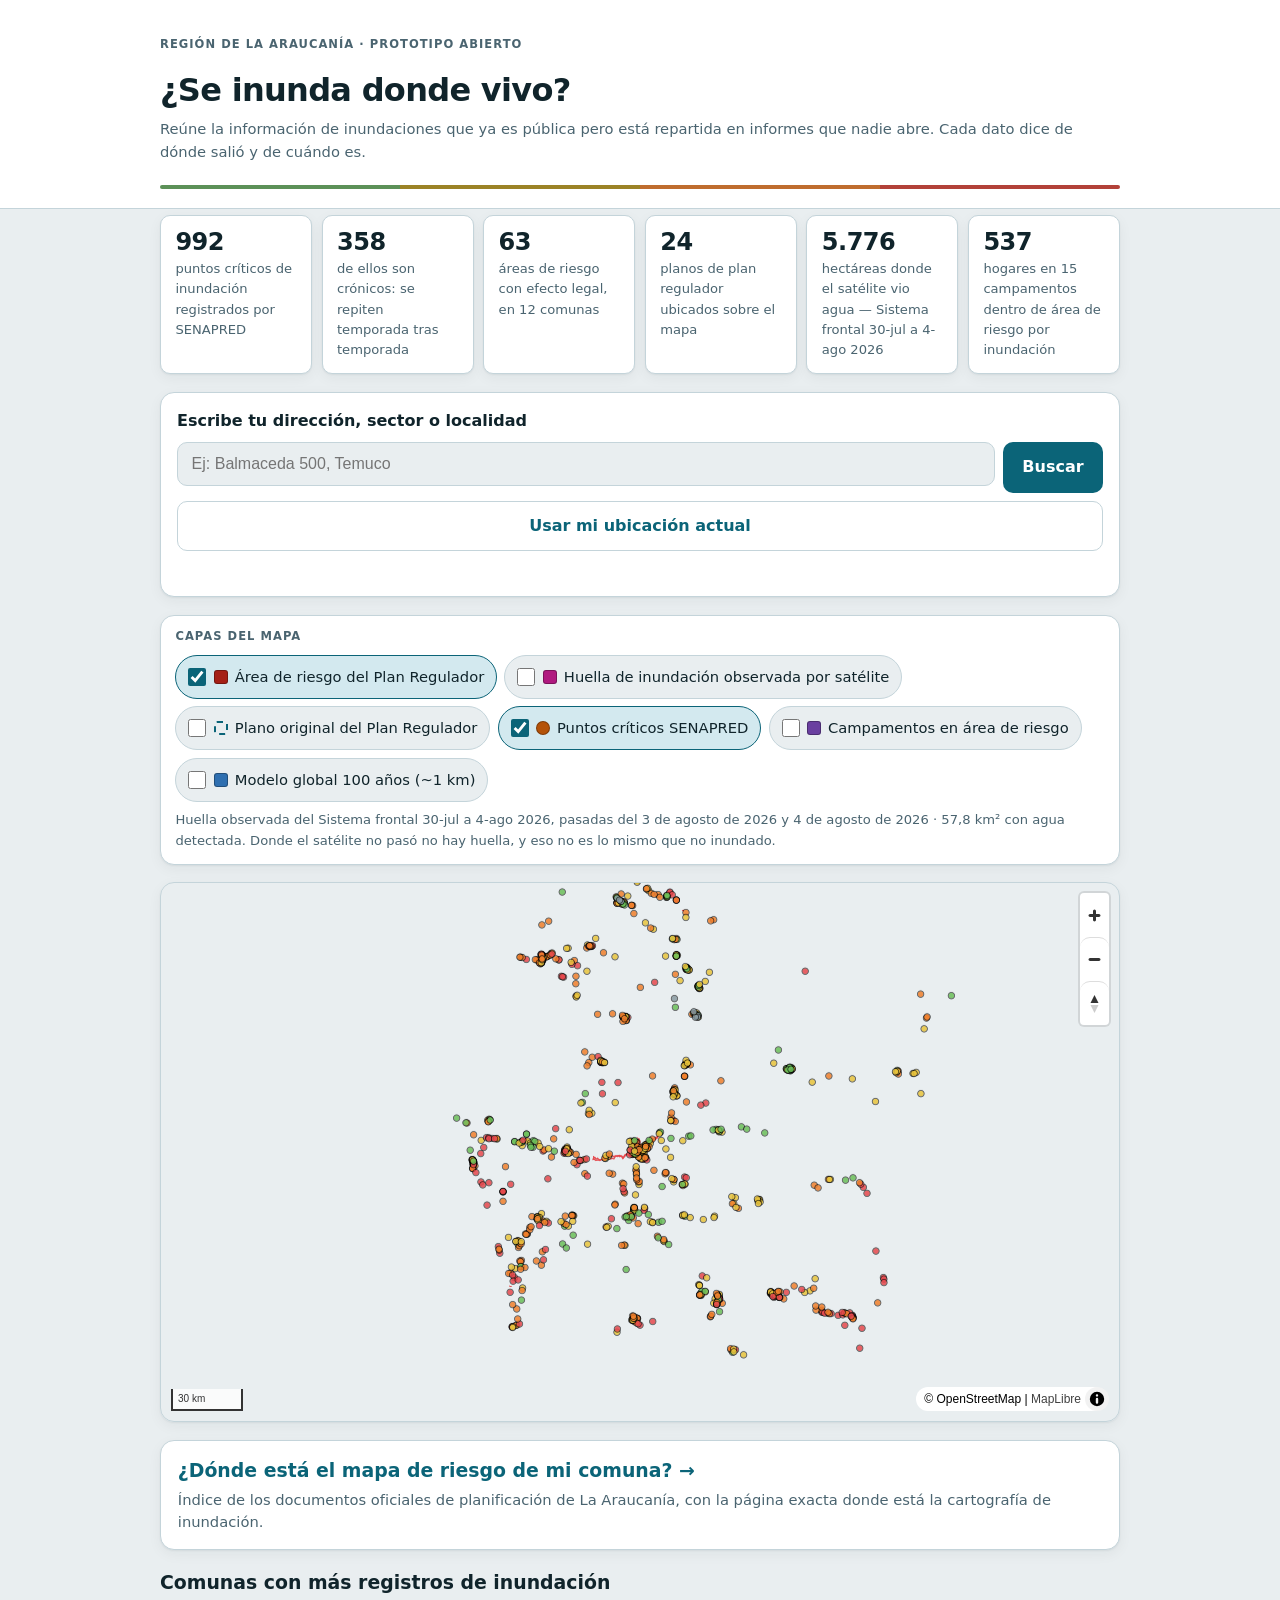
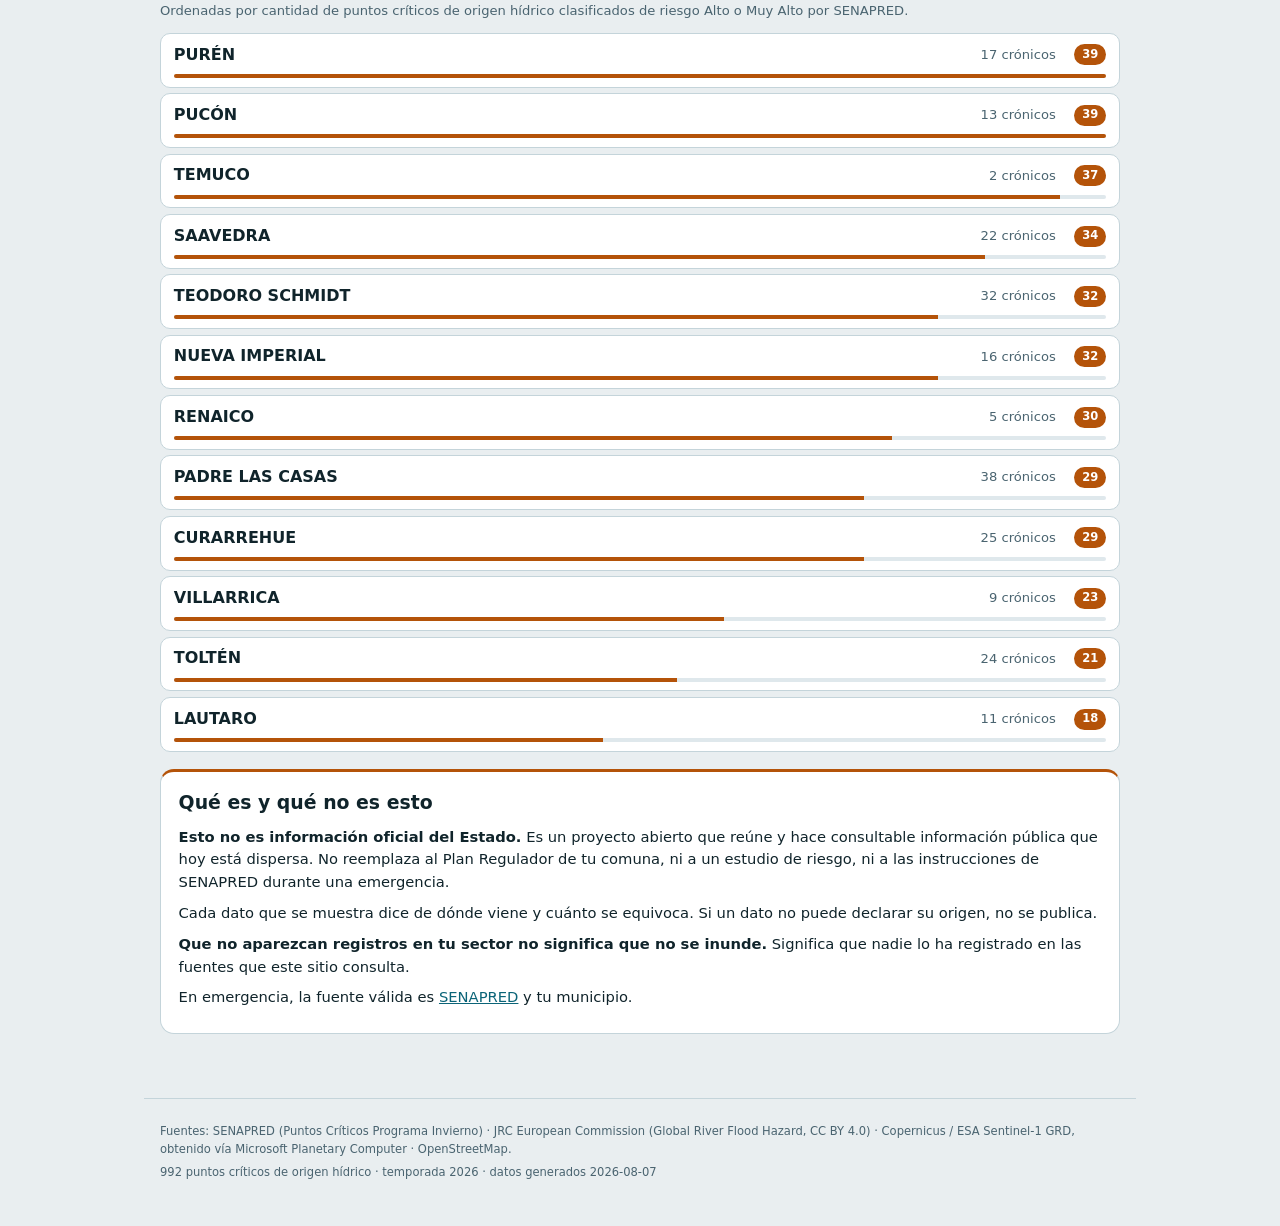
==== web/index.html @ b9de7c3a "Visor abierto de exposición a inundaciones para La Araucanía Reúne la información de inundaciones qu" ====
<!doctype html>
<html lang="es">
<head>
<meta charset="utf-8">
<meta name="viewport" content="width=device-width, initial-scale=1, viewport-fit=cover">
<title>¿Se inunda donde vivo? — La Araucanía</title>
<meta name="description" content="Consulta si tu sector tiene registro de inundaciones en La Araucanía. Datos oficiales de SENAPRED y modelos abiertos.">
<meta name="theme-color" content="#0f2830">
<link rel="manifest" href="manifest.json">
<link rel="stylesheet" href="vendor/maplibre-gl.css">
<link rel="stylesheet" href="style.css">
</head>
<body>

<header class="cabecera">
  <div class="cabecera-interior">
    <p class="eyebrow">Región de La Araucanía · prototipo abierto</p>
    <h1>¿Se inunda donde vivo?</h1>
    <p class="sub">Reúne la información de inundaciones que ya es pública pero está
       repartida en informes que nadie abre. Cada dato dice de dónde salió y de
       cuándo es.</p>
    <div class="linea-agua" aria-hidden="true"></div>
  </div>
</header>

<main>
  <!-- Las cifras se calculan de los datos cargados, no van escritas a mano:
       si el pipeline cambia, la portada no puede quedar mintiendo. -->
  <section class="cifras" id="cifras" aria-label="Qué contiene este visor"></section>

  <section class="buscador" id="buscador">
    <label for="q">Escribe tu dirección, sector o localidad</label>
    <div class="fila">
      <div class="campo-sugerencias">
        <input id="q" type="search" autocomplete="off" enterkeyhint="search"
               placeholder="Ej: Balmaceda 500, Temuco"
               role="combobox" aria-expanded="false" aria-autocomplete="list"
               aria-controls="sugerencias">
        <ul id="sugerencias" class="sugerencias oculto" role="listbox"
            aria-label="Sugerencias"></ul>
      </div>
      <button id="btn-buscar" type="button">Buscar</button>
    </div>
    <button id="btn-ubicacion" class="secundario" type="button">
      Usar mi ubicación actual
    </button>
    <p class="estado" id="estado" role="status" aria-live="polite"></p>
  </section>

  <section class="respuesta oculto" id="respuesta" tabindex="-1"></section>

  <!-- Los controles de capas van ARRIBA del mapa, no flotando encima.
       Flotando chocaban con los controles propios de MapLibre (la barra de
       escala, que va abajo a la izquierda con z-index 2) y tapaban las últimas
       casillas: eran invisibles y no se dejaban tocar. Además, en un celular una
       leyenda flotante se come media pantalla de mapa. -->
  <section class="capas" aria-label="Capas del mapa">
    <p class="capas-titulo">Capas del mapa</p>
    <div class="capas-fila">
      <label class="chip"><input type="checkbox" id="cap-areas" checked>
        <span class="muestra m-areas"></span> Área de riesgo del Plan Regulador</label>
      <label class="chip"><input type="checkbox" id="cap-sar">
        <span class="muestra m-sar"></span> Huella de inundación observada por satélite</label>
      <label class="chip"><input type="checkbox" id="cap-planos">
        <span class="muestra m-planos"></span> Plano original del Plan Regulador</label>
      <label class="chip"><input type="checkbox" id="cap-puntos" checked>
        <span class="muestra m-puntos"></span> Puntos críticos SENAPRED</label>
      <label class="chip"><input type="checkbox" id="cap-camp">
        <span class="muestra m-camp"></span> Campamentos en área de riesgo</label>
      <label class="chip"><input type="checkbox" id="cap-jrc">
        <span class="muestra m-jrc"></span> Modelo global 100 años (~1 km)</label>
    </div>
    <!-- La fecha del evento observado NO va escrita acá: la escribe app.js
         leyéndola del índice del propio dato (`notaSar`), para que no pueda
         quedar desincronizada del archivo que se está mostrando. -->
    <p class="capas-nota nota-sar" id="nota-sar"></p>
    <p class="capas-nota nota-planos">Al activar los planos aparecen recuadros punteados
       sobre las comunas que tienen uno. Toca un recuadro para verlo sobre el mapa.</p>
  </section>

  <section class="mapa-envoltorio">
    <div id="mapa"></div>
  </section>

  <a class="enlace-catalogo" href="documentos.html">
    <strong>¿Dónde está el mapa de riesgo de mi comuna? →</strong>
    <span>Índice de los documentos oficiales de planificación de La Araucanía, con
    la página exacta donde está la cartografía de inundación.</span>
  </a>

  <section class="comunas">
    <h2>Comunas con más registros de inundación</h2>
    <p class="nota">Ordenadas por cantidad de puntos críticos de origen hídrico
       clasificados de riesgo Alto o Muy Alto por SENAPRED.</p>
    <div id="tabla-comunas"></div>
  </section>

  <section class="advertencia">
    <h2>Qué es y qué no es esto</h2>
    <p><strong>Esto no es información oficial del Estado.</strong> Es un proyecto
       abierto que reúne y hace consultable información pública que hoy está
       dispersa. No reemplaza al Plan Regulador de tu comuna, ni a un estudio de
       riesgo, ni a las instrucciones de SENAPRED durante una emergencia.</p>
    <p>Cada dato que se muestra dice de dónde viene y cuánto se equivoca. Si un
       dato no puede declarar su origen, no se publica.</p>
    <p><strong>Que no aparezcan registros en tu sector no significa que no se
       inunde.</strong> Significa que nadie lo ha registrado en las fuentes que
       este sitio consulta.</p>
    <p>En emergencia, la fuente válida es
       <a href="https://senapred.cl" rel="noopener">SENAPRED</a> y tu municipio.</p>
  </section>
</main>

<footer>
  <p>Fuentes: SENAPRED (Puntos Críticos Programa Invierno) · JRC European
     Commission (Global River Flood Hazard, CC BY 4.0) · Copernicus / ESA
     Sentinel-1 GRD, obtenido vía Microsoft Planetary Computer · OpenStreetMap.</p>
  <p id="sello-datos"></p>
</footer>

<script src="vendor/maplibre-gl.js"></script>
<script src="app.js"></script>
</body>
</html>
---- web/vendor/maplibre-gl.css ----
.maplibregl-map{font:12px/20px Helvetica Neue,Arial,Helvetica,sans-serif;overflow:hidden;position:relative;-webkit-tap-highlight-color:rgb(0 0 0/0)}.maplibregl-canvas{left:0;position:absolute;top:0}.maplibregl-map:fullscreen{height:100%;width:100%}.maplibregl-ctrl-group button.maplibregl-ctrl-compass{touch-action:none}.maplibregl-canvas-container.maplibregl-interactive,.maplibregl-ctrl-group button.maplibregl-ctrl-compass{cursor:grab;-webkit-user-select:none;-moz-user-select:none;user-select:none}.maplibregl-canvas-container.maplibregl-interactive.maplibregl-track-pointer{cursor:pointer}.maplibregl-canvas-container.maplibregl-interactive:active,.maplibregl-ctrl-group button.maplibregl-ctrl-compass:active{cursor:grabbing}.maplibregl-canvas-container.maplibregl-touch-zoom-rotate,.maplibregl-canvas-container.maplibregl-touch-zoom-rotate .maplibregl-canvas{touch-action:pan-x pan-y}.maplibregl-canvas-container.maplibregl-touch-drag-pan,.maplibregl-canvas-container.maplibregl-touch-drag-pan .maplibregl-canvas{touch-action:pinch-zoom}.maplibregl-canvas-container.maplibregl-touch-zoom-rotate.maplibregl-touch-drag-pan,.maplibregl-canvas-container.maplibregl-touch-zoom-rotate.maplibregl-touch-drag-pan .maplibregl-canvas{touch-action:none}.maplibregl-canvas-container.maplibregl-touch-drag-pan.maplibregl-cooperative-gestures,.maplibregl-canvas-container.maplibregl-touch-drag-pan.maplibregl-cooperative-gestures .maplibregl-canvas{touch-action:pan-x pan-y}.maplibregl-ctrl-bottom-left,.maplibregl-ctrl-bottom-right,.maplibregl-ctrl-top-left,.maplibregl-ctrl-top-right{pointer-events:none;position:absolute;z-index:2}.maplibregl-ctrl-top-left{left:0;top:0}.maplibregl-ctrl-top-right{right:0;top:0}.maplibregl-ctrl-bottom-left{bottom:0;left:0}.maplibregl-ctrl-bottom-right{bottom:0;right:0}.maplibregl-ctrl{clear:both;pointer-events:auto;transform:translate(0)}.maplibregl-ctrl-top-left .maplibregl-ctrl{float:left;margin:10px 0 0 10px}.maplibregl-ctrl-top-right .maplibregl-ctrl{float:right;margin:10px 10px 0 0}.maplibregl-ctrl-bottom-left .maplibregl-ctrl{float:left;margin:0 0 10px 10px}.maplibregl-ctrl-bottom-right .maplibregl-ctrl{float:right;margin:0 10px 10px 0}.maplibregl-ctrl-group{background:#fff;border-radius:4px}.maplibregl-ctrl-group:not(:empty){box-shadow:0 0 0 2px rgba(0,0,0,.1)}@media (forced-colors:active){.maplibregl-ctrl-group:not(:empty){box-shadow:0 0 0 2px ButtonText}}.maplibregl-ctrl-group button{background-color:transparent;border:0;box-sizing:border-box;cursor:pointer;display:block;height:29px;outline:none;padding:0;width:29px}.maplibregl-ctrl-group button+button{border-top:1px solid #ddd}.maplibregl-ctrl button .maplibregl-ctrl-icon{background-position:50%;background-repeat:no-repeat;display:block;height:100%;width:100%}@media (forced-colors:active){.maplibregl-ctrl-icon{background-color:transparent}.maplibregl-ctrl-group button+button{border-top:1px solid ButtonText}}.maplibregl-ctrl button::-moz-focus-inner{border:0;padding:0}.maplibregl-ctrl-attrib-button:focus,.maplibregl-ctrl-group button:focus{box-shadow:0 0 2px 2px #0096ff}.maplibregl-ctrl button:disabled{cursor:not-allowed}.maplibregl-ctrl button:disabled .maplibregl-ctrl-icon{opacity:.25}.maplibregl-ctrl button:not(:disabled):hover{background-color:rgb(0 0 0/5%)}.maplibregl-ctrl-group button:focus:focus-visible{box-shadow:0 0 2px 2px #0096ff}.maplibregl-ctrl-group button:focus:not(:focus-visible){box-shadow:none}.maplibregl-ctrl-group button:focus:first-child{border-radius:4px 4px 0 0}.maplibregl-ctrl-group button:focus:last-child{border-radius:0 0 4px 4px}.maplibregl-ctrl-group button:focus:only-child{border-radius:inherit}.maplibregl-ctrl button.maplibregl-ctrl-zoom-out .maplibregl-ctrl-icon{background-image:url("data:image/svg+xml;charset=utf-8,%3Csvg xmlns='http://www.w3.org/2000/svg' width='29' height='29' fill='%23333' viewBox='0 0 29 29'%3E%3Cpath d='M10 13c-.75 0-1.5.75-1.5 1.5S9.25 16 10 16h9c.75 0 1.5-.75 1.5-1.5S19.75 13 19 13z'/%3E%3C/svg%3E")}.maplibregl-ctrl button.maplibregl-ctrl-zoom-in .maplibregl-ctrl-icon{background-image:url("data:image/svg+xml;charset=utf-8,%3Csvg xmlns='http://www.w3.org/2000/svg' width='29' height='29' fill='%23333' viewBox='0 0 29 29'%3E%3Cpath d='M14.5 8.5c-.75 0-1.5.75-1.5 1.5v3h-3c-.75 0-1.5.75-1.5 1.5S9.25 16 10 16h3v3c0 .75.75 1.5 1.5 1.5S16 19.75 16 19v-3h3c.75 0 1.5-.75 1.5-1.5S19.75 13 19 13h-3v-3c0-.75-.75-1.5-1.5-1.5'/%3E%3C/svg%3E")}@media (forced-colors:active){.maplibregl-ctrl button.maplibregl-ctrl-zoom-out .maplibregl-ctrl-icon{background-image:url("data:image/svg+xml;charset=utf-8,%3Csvg xmlns='http://www.w3.org/2000/svg' width='29' height='29' fill='%23fff' viewBox='0 0 29 29'%3E%3Cpath d='M10 13c-.75 0-1.5.75-1.5 1.5S9.25 16 10 16h9c.75 0 1.5-.75 1.5-1.5S19.75 13 19 13z'/%3E%3C/svg%3E")}.maplibregl-ctrl button.maplibregl-ctrl-zoom-in .maplibregl-ctrl-icon{background-image:url("data:image/svg+xml;charset=utf-8,%3Csvg xmlns='http://www.w3.org/2000/svg' width='29' height='29' fill='%23fff' viewBox='0 0 29 29'%3E%3Cpath d='M14.5 8.5c-.75 0-1.5.75-1.5 1.5v3h-3c-.75 0-1.5.75-1.5 1.5S9.25 16 10 16h3v3c0 .75.75 1.5 1.5 1.5S16 19.75 16 19v-3h3c.75 0 1.5-.75 1.5-1.5S19.75 13 19 13h-3v-3c0-.75-.75-1.5-1.5-1.5'/%3E%3C/svg%3E")}}@media (forced-colors:active) and (prefers-color-scheme:light){.maplibregl-ctrl button.maplibregl-ctrl-zoom-out .maplibregl-ctrl-icon{background-image:url("data:image/svg+xml;charset=utf-8,%3Csvg xmlns='http://www.w3.org/2000/svg' width='29' height='29' viewBox='0 0 29 29'%3E%3Cpath d='M10 13c-.75 0-1.5.75-1.5 1.5S9.25 16 10 16h9c.75 0 1.5-.75 1.5-1.5S19.75 13 19 13z'/%3E%3C/svg%3E")}.maplibregl-ctrl button.maplibregl-ctrl-zoom-in .maplibregl-ctrl-icon{background-image:url("data:image/svg+xml;charset=utf-8,%3Csvg xmlns='http://www.w3.org/2000/svg' width='29' height='29' viewBox='0 0 29 29'%3E%3Cpath d='M14.5 8.5c-.75 0-1.5.75-1.5 1.5v3h-3c-.75 0-1.5.75-1.5 1.5S9.25 16 10 16h3v3c0 .75.75 1.5 1.5 1.5S16 19.75 16 19v-3h3c.75 0 1.5-.75 1.5-1.5S19.75 13 19 13h-3v-3c0-.75-.75-1.5-1.5-1.5'/%3E%3C/svg%3E")}}.maplibregl-ctrl button.maplibregl-ctrl-fullscreen .maplibregl-ctrl-icon{background-image:url("data:image/svg+xml;charset=utf-8,%3Csvg xmlns='http://www.w3.org/2000/svg' width='29' height='29' fill='%23333' viewBox='0 0 29 29'%3E%3Cpath d='M24 16v5.5c0 1.75-.75 2.5-2.5 2.5H16v-1l3-1.5-4-5.5 1-1 5.5 4 1.5-3zM6 16l1.5 3 5.5-4 1 1-4 5.5 3 1.5v1H7.5C5.75 24 5 23.25 5 21.5V16zm7-11v1l-3 1.5 4 5.5-1 1-5.5-4L6 13H5V7.5C5 5.75 5.75 5 7.5 5zm11 2.5c0-1.75-.75-2.5-2.5-2.5H16v1l3 1.5-4 5.5 1 1 5.5-4 1.5 3h1z'/%3E%3C/svg%3E")}.maplibregl-ctrl button.maplibregl-ctrl-shrink .maplibregl-ctrl-icon{background-image:url("data:image/svg+xml;charset=utf-8,%3Csvg xmlns='http://www.w3.org/2000/svg' width='29' height='29' viewBox='0 0 29 29'%3E%3Cpath d='M18.5 16c-1.75 0-2.5.75-2.5 2.5V24h1l1.5-3 5.5 4 1-1-4-5.5 3-1.5v-1zM13 18.5c0-1.75-.75-2.5-2.5-2.5H5v1l3 1.5L4 24l1 1 5.5-4 1.5 3h1zm3-8c0 1.75.75 2.5 2.5 2.5H24v-1l-3-1.5L25 5l-1-1-5.5 4L17 5h-1zM10.5 13c1.75 0 2.5-.75 2.5-2.5V5h-1l-1.5 3L5 4 4 5l4 5.5L5 12v1z'/%3E%3C/svg%3E")}@media (forced-colors:active){.maplibregl-ctrl button.maplibregl-ctrl-fullscreen .maplibregl-ctrl-icon{background-image:url("data:image/svg+xml;charset=utf-8,%3Csvg xmlns='http://www.w3.org/2000/svg' width='29' height='29' fill='%23fff' viewBox='0 0 29 29'%3E%3Cpath d='M24 16v5.5c0 1.75-.75 2.5-2.5 2.5H16v-1l3-1.5-4-5.5 1-1 5.5 4 1.5-3zM6 16l1.5 3 5.5-4 1 1-4 5.5 3 1.5v1H7.5C5.75 24 5 23.25 5 21.5V16zm7-11v1l-3 1.5 4 5.5-1 1-5.5-4L6 13H5V7.5C5 5.75 5.75 5 7.5 5zm11 2.5c0-1.75-.75-2.5-2.5-2.5H16v1l3 1.5-4 5.5 1 1 5.5-4 1.5 3h1z'/%3E%3C/svg%3E")}.maplibregl-ctrl button.maplibregl-ctrl-shrink .maplibregl-ctrl-icon{background-image:url("data:image/svg+xml;charset=utf-8,%3Csvg xmlns='http://www.w3.org/2000/svg' width='29' height='29' fill='%23fff' viewBox='0 0 29 29'%3E%3Cpath d='M18.5 16c-1.75 0-2.5.75-2.5 2.5V24h1l1.5-3 5.5 4 1-1-4-5.5 3-1.5v-1zM13 18.5c0-1.75-.75-2.5-2.5-2.5H5v1l3 1.5L4 24l1 1 5.5-4 1.5 3h1zm3-8c0 1.75.75 2.5 2.5 2.5H24v-1l-3-1.5L25 5l-1-1-5.5 4L17 5h-1zM10.5 13c1.75 0 2.5-.75 2.5-2.5V5h-1l-1.5 3L5 4 4 5l4 5.5L5 12v1z'/%3E%3C/svg%3E")}}@media (forced-colors:active) and (prefers-color-scheme:light){.maplibregl-ctrl button.maplibregl-ctrl-fullscreen .maplibregl-ctrl-icon{background-image:url("data:image/svg+xml;charset=utf-8,%3Csvg xmlns='http://www.w3.org/2000/svg' width='29' height='29' viewBox='0 0 29 29'%3E%3Cpath d='M24 16v5.5c0 1.75-.75 2.5-2.5 2.5H16v-1l3-1.5-4-5.5 1-1 5.5 4 1.5-3zM6 16l1.5 3 5.5-4 1 1-4 5.5 3 1.5v1H7.5C5.75 24 5 23.25 5 21.5V16zm7-11v1l-3 1.5 4 5.5-1 1-5.5-4L6 13H5V7.5C5 5.75 5.75 5 7.5 5zm11 2.5c0-1.75-.75-2.5-2.5-2.5H16v1l3 1.5-4 5.5 1 1 5.5-4 1.5 3h1z'/%3E%3C/svg%3E")}.maplibregl-ctrl button.maplibregl-ctrl-shrink .maplibregl-ctrl-icon{background-image:url("data:image/svg+xml;charset=utf-8,%3Csvg xmlns='http://www.w3.org/2000/svg' width='29' height='29' viewBox='0 0 29 29'%3E%3Cpath d='M18.5 16c-1.75 0-2.5.75-2.5 2.5V24h1l1.5-3 5.5 4 1-1-4-5.5 3-1.5v-1zM13 18.5c0-1.75-.75-2.5-2.5-2.5H5v1l3 1.5L4 24l1 1 5.5-4 1.5 3h1zm3-8c0 1.75.75 2.5 2.5 2.5H24v-1l-3-1.5L25 5l-1-1-5.5 4L17 5h-1zM10.5 13c1.75 0 2.5-.75 2.5-2.5V5h-1l-1.5 3L5 4 4 5l4 5.5L5 12v1z'/%3E%3C/svg%3E")}}.maplibregl-ctrl button.maplibregl-ctrl-compass .maplibregl-ctrl-icon{background-image:url("data:image/svg+xml;charset=utf-8,%3Csvg xmlns='http://www.w3.org/2000/svg' width='29' height='29' fill='%23333' viewBox='0 0 29 29'%3E%3Cpath d='m10.5 14 4-8 4 8z'/%3E%3Cpath fill='%23ccc' d='m10.5 16 4 8 4-8z'/%3E%3C/svg%3E")}@media (forced-colors:active){.maplibregl-ctrl button.maplibregl-ctrl-compass .maplibregl-ctrl-icon{background-image:url("data:image/svg+xml;charset=utf-8,%3Csvg xmlns='http://www.w3.org/2000/svg' width='29' height='29' fill='%23fff' viewBox='0 0 29 29'%3E%3Cpath d='m10.5 14 4-8 4 8z'/%3E%3Cpath fill='%23ccc' d='m10.5 16 4 8 4-8z'/%3E%3C/svg%3E")}}@media (forced-colors:active) and (prefers-color-scheme:light){.maplibregl-ctrl button.maplibregl-ctrl-compass .maplibregl-ctrl-icon{background-image:url("data:image/svg+xml;charset=utf-8,%3Csvg xmlns='http://www.w3.org/2000/svg' width='29' height='29' viewBox='0 0 29 29'%3E%3Cpath d='m10.5 14 4-8 4 8z'/%3E%3Cpath fill='%23ccc' d='m10.5 16 4 8 4-8z'/%3E%3C/svg%3E")}}.maplibregl-ctrl button.maplibregl-ctrl-terrain .maplibregl-ctrl-icon{background-image:url("data:image/svg+xml;charset=utf-8,%3Csvg xmlns='http://www.w3.org/2000/svg' width='22' height='22' fill='%23333' viewBox='0 0 22 22'%3E%3Cpath d='m1.754 13.406 4.453-4.851 3.09 3.09 3.281 3.277.969-.969-3.309-3.312 3.844-4.121 6.148 6.886h1.082v-.855l-7.207-8.07-4.84 5.187L6.169 6.57l-5.48 5.965v.871ZM.688 16.844h20.625v1.375H.688Zm0 0'/%3E%3C/svg%3E")}.maplibregl-ctrl button.maplibregl-ctrl-terrain-enabled .maplibregl-ctrl-icon{background-image:url("data:image/svg+xml;charset=utf-8,%3Csvg xmlns='http://www.w3.org/2000/svg' width='22' height='22' fill='%2333b5e5' viewBox='0 0 22 22'%3E%3Cpath d='m1.754 13.406 4.453-4.851 3.09 3.09 3.281 3.277.969-.969-3.309-3.312 3.844-4.121 6.148 6.886h1.082v-.855l-7.207-8.07-4.84 5.187L6.169 6.57l-5.48 5.965v.871ZM.688 16.844h20.625v1.375H.688Zm0 0'/%3E%3C/svg%3E")}.maplibregl-ctrl button.maplibregl-ctrl-geolocate .maplibregl-ctrl-icon{background-image:url("data:image/svg+xml;charset=utf-8,%3Csvg xmlns='http://www.w3.org/2000/svg' width='29' height='29' fill='%23333' viewBox='0 0 20 20'%3E%3Cpath d='M10 4C9 4 9 5 9 5v.1A5 5 0 0 0 5.1 9H5s-1 0-1 1 1 1 1 1h.1A5 5 0 0 0 9 14.9v.1s0 1 1 1 1-1 1-1v-.1a5 5 0 0 0 3.9-3.9h.1s1 0 1-1-1-1-1-1h-.1A5 5 0 0 0 11 5.1V5s0-1-1-1m0 2.5a3.5 3.5 0 1 1 0 7 3.5 3.5 0 1 1 0-7'/%3E%3Ccircle cx='10' cy='10' r='2'/%3E%3C/svg%3E")}.maplibregl-ctrl button.maplibregl-ctrl-geolocate:disabled .maplibregl-ctrl-icon{background-image:url("data:image/svg+xml;charset=utf-8,%3Csvg xmlns='http://www.w3.org/2000/svg' width='29' height='29' fill='%23aaa' viewBox='0 0 20 20'%3E%3Cpath d='M10 4C9 4 9 5 9 5v.1A5 5 0 0 0 5.1 9H5s-1 0-1 1 1 1 1 1h.1A5 5 0 0 0 9 14.9v.1s0 1 1 1 1-1 1-1v-.1a5 5 0 0 0 3.9-3.9h.1s1 0 1-1-1-1-1-1h-.1A5 5 0 0 0 11 5.1V5s0-1-1-1m0 2.5a3.5 3.5 0 1 1 0 7 3.5 3.5 0 1 1 0-7'/%3E%3Ccircle cx='10' cy='10' r='2'/%3E%3Cpath fill='red' d='m14 5 1 1-9 9-1-1z'/%3E%3C/svg%3E")}.maplibregl-ctrl button.maplibregl-ctrl-geolocate.maplibregl-ctrl-geolocate-active .maplibregl-ctrl-icon{background-image:url("data:image/svg+xml;charset=utf-8,%3Csvg xmlns='http://www.w3.org/2000/svg' width='29' height='29' fill='%2333b5e5' viewBox='0 0 20 20'%3E%3Cpath d='M10 4C9 4 9 5 9 5v.1A5 5 0 0 0 5.1 9H5s-1 0-1 1 1 1 1 1h.1A5 5 0 0 0 9 14.9v.1s0 1 1 1 1-1 1-1v-.1a5 5 0 0 0 3.9-3.9h.1s1 0 1-1-1-1-1-1h-.1A5 5 0 0 0 11 5.1V5s0-1-1-1m0 2.5a3.5 3.5 0 1 1 0 7 3.5 3.5 0 1 1 0-7'/%3E%3Ccircle cx='10' cy='10' r='2'/%3E%3C/svg%3E")}.maplibregl-ctrl button.maplibregl-ctrl-geolocate.maplibregl-ctrl-geolocate-active-error .maplibregl-ctrl-icon{background-image:url("data:image/svg+xml;charset=utf-8,%3Csvg xmlns='http://www.w3.org/2000/svg' width='29' height='29' fill='%23e58978' viewBox='0 0 20 20'%3E%3Cpath d='M10 4C9 4 9 5 9 5v.1A5 5 0 0 0 5.1 9H5s-1 0-1 1 1 1 1 1h.1A5 5 0 0 0 9 14.9v.1s0 1 1 1 1-1 1-1v-.1a5 5 0 0 0 3.9-3.9h.1s1 0 1-1-1-1-1-1h-.1A5 5 0 0 0 11 5.1V5s0-1-1-1m0 2.5a3.5 3.5 0 1 1 0 7 3.5 3.5 0 1 1 0-7'/%3E%3Ccircle cx='10' cy='10' r='2'/%3E%3C/svg%3E")}.maplibregl-ctrl button.maplibregl-ctrl-geolocate.maplibregl-ctrl-geolocate-background .maplibregl-ctrl-icon{background-image:url("data:image/svg+xml;charset=utf-8,%3Csvg xmlns='http://www.w3.org/2000/svg' width='29' height='29' fill='%2333b5e5' viewBox='0 0 20 20'%3E%3Cpath d='M10 4C9 4 9 5 9 5v.1A5 5 0 0 0 5.1 9H5s-1 0-1 1 1 1 1 1h.1A5 5 0 0 0 9 14.9v.1s0 1 1 1 1-1 1-1v-.1a5 5 0 0 0 3.9-3.9h.1s1 0 1-1-1-1-1-1h-.1A5 5 0 0 0 11 5.1V5s0-1-1-1m0 2.5a3.5 3.5 0 1 1 0 7 3.5 3.5 0 1 1 0-7'/%3E%3C/svg%3E")}.maplibregl-ctrl button.maplibregl-ctrl-geolocate.maplibregl-ctrl-geolocate-background-error .maplibregl-ctrl-icon{background-image:url("data:image/svg+xml;charset=utf-8,%3Csvg xmlns='http://www.w3.org/2000/svg' width='29' height='29' fill='%23e54e33' viewBox='0 0 20 20'%3E%3Cpath d='M10 4C9 4 9 5 9 5v.1A5 5 0 0 0 5.1 9H5s-1 0-1 1 1 1 1 1h.1A5 5 0 0 0 9 14.9v.1s0 1 1 1 1-1 1-1v-.1a5 5 0 0 0 3.9-3.9h.1s1 0 1-1-1-1-1-1h-.1A5 5 0 0 0 11 5.1V5s0-1-1-1m0 2.5a3.5 3.5 0 1 1 0 7 3.5 3.5 0 1 1 0-7'/%3E%3C/svg%3E")}.maplibregl-ctrl button.maplibregl-ctrl-geolocate.maplibregl-ctrl-geolocate-waiting .maplibregl-ctrl-icon{animation:maplibregl-spin 2s linear infinite}@media (forced-colors:active){.maplibregl-ctrl button.maplibregl-ctrl-geolocate .maplibregl-ctrl-icon{background-image:url("data:image/svg+xml;charset=utf-8,%3Csvg xmlns='http://www.w3.org/2000/svg' width='29' height='29' fill='%23fff' viewBox='0 0 20 20'%3E%3Cpath d='M10 4C9 4 9 5 9 5v.1A5 5 0 0 0 5.1 9H5s-1 0-1 1 1 1 1 1h.1A5 5 0 0 0 9 14.9v.1s0 1 1 1 1-1 1-1v-.1a5 5 0 0 0 3.9-3.9h.1s1 0 1-1-1-1-1-1h-.1A5 5 0 0 0 11 5.1V5s0-1-1-1m0 2.5a3.5 3.5 0 1 1 0 7 3.5 3.5 0 1 1 0-7'/%3E%3Ccircle cx='10' cy='10' r='2'/%3E%3C/svg%3E")}.maplibregl-ctrl button.maplibregl-ctrl-geolocate:disabled .maplibregl-ctrl-icon{background-image:url("data:image/svg+xml;charset=utf-8,%3Csvg xmlns='http://www.w3.org/2000/svg' width='29' height='29' fill='%23999' viewBox='0 0 20 20'%3E%3Cpath d='M10 4C9 4 9 5 9 5v.1A5 5 0 0 0 5.1 9H5s-1 0-1 1 1 1 1 1h.1A5 5 0 0 0 9 14.9v.1s0 1 1 1 1-1 1-1v-.1a5 5 0 0 0 3.9-3.9h.1s1 0 1-1-1-1-1-1h-.1A5 5 0 0 0 11 5.1V5s0-1-1-1m0 2.5a3.5 3.5 0 1 1 0 7 3.5 3.5 0 1 1 0-7'/%3E%3Ccircle cx='10' cy='10' r='2'/%3E%3Cpath fill='red' d='m14 5 1 1-9 9-1-1z'/%3E%3C/svg%3E")}.maplibregl-ctrl button.maplibregl-ctrl-geolocate.maplibregl-ctrl-geolocate-active .maplibregl-ctrl-icon{background-image:url("data:image/svg+xml;charset=utf-8,%3Csvg xmlns='http://www.w3.org/2000/svg' width='29' height='29' fill='%2333b5e5' viewBox='0 0 20 20'%3E%3Cpath d='M10 4C9 4 9 5 9 5v.1A5 5 0 0 0 5.1 9H5s-1 0-1 1 1 1 1 1h.1A5 5 0 0 0 9 14.9v.1s0 1 1 1 1-1 1-1v-.1a5 5 0 0 0 3.9-3.9h.1s1 0 1-1-1-1-1-1h-.1A5 5 0 0 0 11 5.1V5s0-1-1-1m0 2.5a3.5 3.5 0 1 1 0 7 3.5 3.5 0 1 1 0-7'/%3E%3Ccircle cx='10' cy='10' r='2'/%3E%3C/svg%3E")}.maplibregl-ctrl button.maplibregl-ctrl-geolocate.maplibregl-ctrl-geolocate-active-error .maplibregl-ctrl-icon{background-image:url("data:image/svg+xml;charset=utf-8,%3Csvg xmlns='http://www.w3.org/2000/svg' width='29' height='29' fill='%23e58978' viewBox='0 0 20 20'%3E%3Cpath d='M10 4C9 4 9 5 9 5v.1A5 5 0 0 0 5.1 9H5s-1 0-1 1 1 1 1 1h.1A5 5 0 0 0 9 14.9v.1s0 1 1 1 1-1 1-1v-.1a5 5 0 0 0 3.9-3.9h.1s1 0 1-1-1-1-1-1h-.1A5 5 0 0 0 11 5.1V5s0-1-1-1m0 2.5a3.5 3.5 0 1 1 0 7 3.5 3.5 0 1 1 0-7'/%3E%3Ccircle cx='10' cy='10' r='2'/%3E%3C/svg%3E")}.maplibregl-ctrl button.maplibregl-ctrl-geolocate.maplibregl-ctrl-geolocate-background .maplibregl-ctrl-icon{background-image:url("data:image/svg+xml;charset=utf-8,%3Csvg xmlns='http://www.w3.org/2000/svg' width='29' height='29' fill='%2333b5e5' viewBox='0 0 20 20'%3E%3Cpath d='M10 4C9 4 9 5 9 5v.1A5 5 0 0 0 5.1 9H5s-1 0-1 1 1 1 1 1h.1A5 5 0 0 0 9 14.9v.1s0 1 1 1 1-1 1-1v-.1a5 5 0 0 0 3.9-3.9h.1s1 0 1-1-1-1-1-1h-.1A5 5 0 0 0 11 5.1V5s0-1-1-1m0 2.5a3.5 3.5 0 1 1 0 7 3.5 3.5 0 1 1 0-7'/%3E%3C/svg%3E")}.maplibregl-ctrl button.maplibregl-ctrl-geolocate.maplibregl-ctrl-geolocate-background-error .maplibregl-ctrl-icon{background-image:url("data:image/svg+xml;charset=utf-8,%3Csvg xmlns='http://www.w3.org/2000/svg' width='29' height='29' fill='%23e54e33' viewBox='0 0 20 20'%3E%3Cpath d='M10 4C9 4 9 5 9 5v.1A5 5 0 0 0 5.1 9H5s-1 0-1 1 1 1 1 1h.1A5 5 0 0 0 9 14.9v.1s0 1 1 1 1-1 1-1v-.1a5 5 0 0 0 3.9-3.9h.1s1 0 1-1-1-1-1-1h-.1A5 5 0 0 0 11 5.1V5s0-1-1-1m0 2.5a3.5 3.5 0 1 1 0 7 3.5 3.5 0 1 1 0-7'/%3E%3C/svg%3E")}}@media (forced-colors:active) and (prefers-color-scheme:light){.maplibregl-ctrl button.maplibregl-ctrl-geolocate .maplibregl-ctrl-icon{background-image:url("data:image/svg+xml;charset=utf-8,%3Csvg xmlns='http://www.w3.org/2000/svg' width='29' height='29' viewBox='0 0 20 20'%3E%3Cpath d='M10 4C9 4 9 5 9 5v.1A5 5 0 0 0 5.1 9H5s-1 0-1 1 1 1 1 1h.1A5 5 0 0 0 9 14.9v.1s0 1 1 1 1-1 1-1v-.1a5 5 0 0 0 3.9-3.9h.1s1 0 1-1-1-1-1-1h-.1A5 5 0 0 0 11 5.1V5s0-1-1-1m0 2.5a3.5 3.5 0 1 1 0 7 3.5 3.5 0 1 1 0-7'/%3E%3Ccircle cx='10' cy='10' r='2'/%3E%3C/svg%3E")}.maplibregl-ctrl button.maplibregl-ctrl-geolocate:disabled .maplibregl-ctrl-icon{background-image:url("data:image/svg+xml;charset=utf-8,%3Csvg xmlns='http://www.w3.org/2000/svg' width='29' height='29' fill='%23666' viewBox='0 0 20 20'%3E%3Cpath d='M10 4C9 4 9 5 9 5v.1A5 5 0 0 0 5.1 9H5s-1 0-1 1 1 1 1 1h.1A5 5 0 0 0 9 14.9v.1s0 1 1 1 1-1 1-1v-.1a5 5 0 0 0 3.9-3.9h.1s1 0 1-1-1-1-1-1h-.1A5 5 0 0 0 11 5.1V5s0-1-1-1m0 2.5a3.5 3.5 0 1 1 0 7 3.5 3.5 0 1 1 0-7'/%3E%3Ccircle cx='10' cy='10' r='2'/%3E%3Cpath fill='red' d='m14 5 1 1-9 9-1-1z'/%3E%3C/svg%3E")}}@keyframes maplibregl-spin{0%{transform:rotate(0deg)}to{transform:rotate(1turn)}}a.maplibregl-ctrl-logo{background-image:url("data:image/svg+xml;charset=utf-8,%3Csvg xmlns='http://www.w3.org/2000/svg' width='88' height='23' fill='none'%3E%3Cpath fill='%23000' fill-opacity='.4' fill-rule='evenodd' d='M17.408 16.796h-1.827l2.501-12.095h.198l3.324 6.533.988 2.19.988-2.19 3.258-6.533h.181l2.6 12.095h-1.81l-1.218-5.644-.362-1.71-.658 1.71-2.929 5.644h-.098l-2.914-5.644-.757-1.71-.345 1.71zm1.958-3.42-.726 3.663a1.255 1.255 0 0 1-1.232 1.011h-1.827a1.255 1.255 0 0 1-1.229-1.509l2.501-12.095a1.255 1.255 0 0 1 1.23-1.001h.197a1.25 1.25 0 0 1 1.12.685l3.19 6.273 3.125-6.263a1.25 1.25 0 0 1 1.123-.695h.181a1.255 1.255 0 0 1 1.227.991l1.443 6.71a5 5 0 0 1 .314-.787l.009-.016a4.6 4.6 0 0 1 1.777-1.887c.782-.46 1.668-.667 2.611-.667a4.6 4.6 0 0 1 1.7.32l.306.134c.21-.16.474-.256.759-.256h1.694a1.255 1.255 0 0 1 1.212.925 1.255 1.255 0 0 1 1.212-.925h1.711c.284 0 .545.094.755.252.613-.3 1.312-.45 2.075-.45 1.356 0 2.557.445 3.482 1.4q.47.48.763 1.064V4.701a1.255 1.255 0 0 1 1.255-1.255h1.86A1.255 1.255 0 0 1 54.44 4.7v9.194h2.217c.19 0 .37.043.532.118v-4.77c0-.356.147-.678.385-.906a2.42 2.42 0 0 1-.682-1.71c0-.665.267-1.253.735-1.7a2.45 2.45 0 0 1 1.722-.674 2.43 2.43 0 0 1 1.705.675q.318.302.504.683V4.7a1.255 1.255 0 0 1 1.255-1.255h1.744A1.255 1.255 0 0 1 65.812 4.7v3.335a4.8 4.8 0 0 1 1.526-.246c.938 0 1.817.214 2.59.69a4.47 4.47 0 0 1 1.67 1.743v-.98a1.255 1.255 0 0 1 1.256-1.256h1.777c.233 0 .451.064.639.174a3.4 3.4 0 0 1 1.567-.372c.346 0 .861.02 1.285.232a1.25 1.25 0 0 1 .689 1.004 4.7 4.7 0 0 1 .853-.588c.795-.44 1.675-.647 2.61-.647 1.385 0 2.65.39 3.525 1.396.836.938 1.168 2.173 1.168 3.528q-.001.515-.056 1.051a1.255 1.255 0 0 1-.947 1.09l.408.952a1.255 1.255 0 0 1-.477 1.552c-.418.268-.92.463-1.458.612-.613.171-1.304.244-2.049.244-1.06 0-2.043-.207-2.886-.698l-.015-.008c-.798-.48-1.419-1.135-1.818-1.963l-.004-.008a5.8 5.8 0 0 1-.548-2.512q0-.429.053-.843a1.3 1.3 0 0 1-.333-.086l-.166-.004c-.223 0-.426.062-.643.228-.03.024-.142.139-.142.59v3.883a1.255 1.255 0 0 1-1.256 1.256h-1.777a1.255 1.255 0 0 1-1.256-1.256V15.69l-.032.057a4.8 4.8 0 0 1-1.86 1.833 5.04 5.04 0 0 1-2.484.634 4.5 4.5 0 0 1-1.935-.424 1.25 1.25 0 0 1-.764.258h-1.71a1.255 1.255 0 0 1-1.256-1.255V7.687a2.4 2.4 0 0 1-.428.625c.253.23.412.561.412.93v7.553a1.255 1.255 0 0 1-1.256 1.255h-1.843a1.25 1.25 0 0 1-.894-.373c-.228.23-.544.373-.894.373H51.32a1.255 1.255 0 0 1-1.256-1.255v-1.251l-.061.117a4.7 4.7 0 0 1-1.782 1.884 4.77 4.77 0 0 1-2.485.67 5.6 5.6 0 0 1-1.485-.188l.009 2.764a1.255 1.255 0 0 1-1.255 1.259h-1.729a1.255 1.255 0 0 1-1.255-1.255v-3.537a1.255 1.255 0 0 1-1.167.793h-1.679a1.25 1.25 0 0 1-.77-.263 4.5 4.5 0 0 1-1.945.429c-.885 0-1.724-.21-2.495-.632l-.017-.01a5 5 0 0 1-1.081-.836 1.255 1.255 0 0 1-1.254 1.312h-1.81a1.255 1.255 0 0 1-1.228-.99l-.782-3.625-2.044 3.939a1.25 1.25 0 0 1-1.115.676h-.098a1.25 1.25 0 0 1-1.116-.68l-2.061-3.994zM35.92 16.63l.207-.114.223-.15q.493-.356.735-.785l.061-.118.033 1.332h1.678V9.242h-1.694l-.033 1.267q-.133-.329-.526-.658l-.032-.028a3.2 3.2 0 0 0-.668-.428l-.27-.12a3.3 3.3 0 0 0-1.235-.23q-1.136-.001-1.974.493a3.36 3.36 0 0 0-1.3 1.382q-.445.89-.444 2.074 0 1.2.51 2.107a3.8 3.8 0 0 0 1.382 1.381 3.9 3.9 0 0 0 1.893.477q.795 0 1.455-.33zm-2.789-5.38q-.576.675-.575 1.762 0 1.102.559 1.794.576.675 1.645.675a2.25 2.25 0 0 0 .934-.19 2.2 2.2 0 0 0 .468-.29l.178-.161a2.2 2.2 0 0 0 .397-.561q.244-.5.244-1.15v-.115q0-.708-.296-1.267l-.043-.077a2.2 2.2 0 0 0-.633-.709l-.13-.086-.047-.028a2.1 2.1 0 0 0-1.073-.285q-1.052 0-1.629.692zm2.316 2.706c.163-.17.28-.407.28-.83v-.114c0-.292-.06-.508-.15-.68a.96.96 0 0 0-.353-.389.85.85 0 0 0-.464-.127c-.4 0-.56.114-.664.239l-.01.012c-.148.174-.275.45-.275.945 0 .506.122.801.27.99.097.11.266.224.68.224.303 0 .504-.09.687-.269zm7.545 1.705a2.6 2.6 0 0 0 .331.423q.319.33.755.548l.173.074q.65.255 1.49.255 1.02 0 1.844-.493a3.45 3.45 0 0 0 1.316-1.4q.493-.904.493-2.089 0-1.909-.988-2.913-.988-1.02-2.584-1.02-.898 0-1.575.347a3 3 0 0 0-.415.262l-.199.166a3.4 3.4 0 0 0-.64.82V9.242h-1.712v11.553h1.729l-.017-5.134zm.53-1.138q.206.29.48.5l.155.11.053.034q.51.296 1.119.297 1.07 0 1.645-.675.577-.69.576-1.762 0-1.119-.576-1.777-.558-.675-1.645-.675-.435 0-.835.16a2 2 0 0 0-.284.136 2 2 0 0 0-.363.254 2.2 2.2 0 0 0-.46.569l-.082.162a2.6 2.6 0 0 0-.213 1.072v.115q0 .707.296 1.267l.135.211zm.964-.818a1.1 1.1 0 0 0 .367.385.94.94 0 0 0 .476.118c.423 0 .59-.117.687-.23.159-.194.28-.478.28-.95 0-.53-.133-.8-.266-.952l-.021-.025c-.078-.094-.231-.221-.68-.221a1 1 0 0 0-.503.135l-.012.007a.86.86 0 0 0-.335.343c-.073.133-.132.324-.132.614v.115a1.4 1.4 0 0 0 .14.66zm15.7-6.222q.347-.346.346-.856a1.05 1.05 0 0 0-.345-.79 1.18 1.18 0 0 0-.84-.329q-.51 0-.855.33a1.05 1.05 0 0 0-.346.79q0 .51.346.855.345.346.856.346.51 0 .839-.346zm4.337 9.314.033-1.332q.191.403.59.747l.098.081a4 4 0 0 0 .316.224l.223.122a3.2 3.2 0 0 0 1.44.322 3.8 3.8 0 0 0 1.875-.477 3.5 3.5 0 0 0 1.382-1.366q.527-.89.526-2.09 0-1.184-.444-2.073a3.24 3.24 0 0 0-1.283-1.399q-.823-.51-1.942-.51a3.5 3.5 0 0 0-1.527.344l-.086.043-.165.09a3 3 0 0 0-.33.214q-.432.315-.656.707a2 2 0 0 0-.099.198l.082-1.283V4.701h-1.744v12.095zm.473-2.509a2.5 2.5 0 0 0 .566.7q.117.098.245.18l.144.08a2.1 2.1 0 0 0 .975.232q1.07 0 1.645-.675.576-.69.576-1.778 0-1.102-.576-1.777-.56-.691-1.645-.692a2.2 2.2 0 0 0-1.015.235q-.22.113-.415.282l-.15.142a2.1 2.1 0 0 0-.42.594q-.223.479-.223 1.1v.115q0 .705.293 1.26zm2.616-.293c.157-.191.28-.479.28-.967 0-.51-.13-.79-.276-.961l-.021-.026c-.082-.1-.232-.225-.67-.225a.87.87 0 0 0-.681.279l-.012.011c-.154.155-.274.38-.274.807v.115c0 .285.057.499.144.669a1.1 1.1 0 0 0 .367.405c.137.082.28.123.455.123.423 0 .59-.118.686-.23zm8.266-3.013q.345-.13.724-.14l.069-.002q.493 0 .642.099l.247-1.794q-.196-.099-.717-.099a2.3 2.3 0 0 0-.545.063 2 2 0 0 0-.411.148 2.2 2.2 0 0 0-.4.249 2.5 2.5 0 0 0-.485.499 2.7 2.7 0 0 0-.32.581l-.05.137v-1.48h-1.778v7.553h1.777v-3.884q0-.546.159-.943a1.5 1.5 0 0 1 .466-.636 2.5 2.5 0 0 1 .399-.253 2 2 0 0 1 .224-.099zm9.784 2.656.05-.922q0-1.743-.856-2.698-.838-.97-2.584-.97-1.119-.001-2.007.493a3.46 3.46 0 0 0-1.4 1.382q-.493.906-.493 2.106 0 1.07.428 1.975.428.89 1.332 1.432.906.526 2.255.526.973 0 1.668-.185l.044-.012.135-.04q.613-.184.984-.421l-.542-1.267q-.3.162-.642.274l-.297.087q-.51.131-1.3.131-.954 0-1.497-.444a1.6 1.6 0 0 1-.192-.193q-.366-.44-.512-1.234l-.004-.021zm-5.427-1.256-.003.022h3.752v-.138q-.011-.727-.288-1.118a1 1 0 0 0-.156-.176q-.46-.428-1.316-.428-.986 0-1.494.604-.379.45-.494 1.234zm-27.053 2.77V4.7h-1.86v12.095h5.333V15.15zm7.103-5.908v7.553h-1.843V9.242h1.843z'/%3E%3Cpath fill='%23fff' d='m19.63 11.151-.757-1.71-.345 1.71-1.12 5.644h-1.827L18.083 4.7h.197l3.325 6.533.988 2.19.988-2.19L26.839 4.7h.181l2.6 12.095h-1.81l-1.218-5.644-.362-1.71-.658 1.71-2.93 5.644h-.098l-2.913-5.644zm14.836 5.81q-1.02 0-1.893-.478a3.8 3.8 0 0 1-1.381-1.382q-.51-.906-.51-2.106 0-1.185.444-2.074a3.36 3.36 0 0 1 1.3-1.382q.839-.494 1.974-.494a3.3 3.3 0 0 1 1.234.231 3.3 3.3 0 0 1 .97.575q.396.33.527.659l.033-1.267h1.694v7.553H37.18l-.033-1.332q-.279.593-1.02 1.053a3.17 3.17 0 0 1-1.662.444zm.296-1.482q.938 0 1.58-.642.642-.66.642-1.711v-.115q0-.708-.296-1.267a2.2 2.2 0 0 0-.807-.872 2.1 2.1 0 0 0-1.119-.313q-1.053 0-1.629.692-.575.675-.575 1.76 0 1.103.559 1.795.577.675 1.645.675zm6.521-6.237h1.711v1.4q.906-1.597 2.83-1.597 1.596 0 2.584 1.02.988 1.005.988 2.914 0 1.185-.493 2.09a3.46 3.46 0 0 1-1.316 1.399 3.5 3.5 0 0 1-1.844.493q-.954 0-1.662-.329a2.67 2.67 0 0 1-1.086-.97l.017 5.134h-1.728zm4.048 6.22q1.07 0 1.645-.674.577-.69.576-1.762 0-1.119-.576-1.777-.558-.675-1.645-.675-.592 0-1.12.296-.51.28-.822.823-.296.527-.296 1.234v.115q0 .708.296 1.267.313.543.823.855.51.296 1.119.297z'/%3E%3Cpath fill='%23e1e3e9' d='M51.325 4.7h1.86v10.45h3.473v1.646h-5.333zm7.12 4.542h1.843v7.553h-1.843zm.905-1.415a1.16 1.16 0 0 1-.856-.346 1.17 1.17 0 0 1-.346-.856 1.05 1.05 0 0 1 .346-.79q.346-.329.856-.329.494 0 .839.33a1.05 1.05 0 0 1 .345.79 1.16 1.16 0 0 1-.345.855q-.33.346-.84.346zm7.875 9.133a3.17 3.17 0 0 1-1.662-.444q-.723-.46-1.004-1.053l-.033 1.332h-1.71V4.701h1.743v4.657l-.082 1.283q.279-.658 1.086-1.119a3.5 3.5 0 0 1 1.778-.477q1.119 0 1.942.51a3.24 3.24 0 0 1 1.283 1.4q.445.888.444 2.072 0 1.201-.526 2.09a3.5 3.5 0 0 1-1.382 1.366 3.8 3.8 0 0 1-1.876.477zm-.296-1.481q1.069 0 1.645-.675.577-.69.577-1.778 0-1.102-.577-1.776-.56-.691-1.645-.692a2.12 2.12 0 0 0-1.58.659q-.642.641-.642 1.694v.115q0 .71.296 1.267a2.4 2.4 0 0 0 .807.872 2.1 2.1 0 0 0 1.119.313zm5.927-6.237h1.777v1.481q.263-.757.856-1.217a2.14 2.14 0 0 1 1.349-.46q.527 0 .724.098l-.247 1.794q-.149-.099-.642-.099-.774 0-1.416.494-.626.493-.626 1.58v3.883h-1.777V9.242zm9.534 7.718q-1.35 0-2.255-.526-.904-.543-1.332-1.432a4.6 4.6 0 0 1-.428-1.975q0-1.2.493-2.106a3.46 3.46 0 0 1 1.4-1.382q.889-.495 2.007-.494 1.744 0 2.584.97.855.956.856 2.7 0 .444-.05.92h-5.43q.18 1.005.708 1.45.542.443 1.497.443.79 0 1.3-.131a4 4 0 0 0 .938-.362l.542 1.267q-.411.263-1.119.46-.708.198-1.711.197zm1.596-4.558q.016-1.02-.444-1.432-.46-.428-1.316-.428-1.728 0-1.991 1.86z'/%3E%3Cpath d='M5.074 15.948a.484.657 0 0 0-.486.659v1.84a.484.657 0 0 0 .486.659h4.101a.484.657 0 0 0 .486-.659v-1.84a.484.657 0 0 0-.486-.659zm3.56 1.16H5.617v.838h3.017z' style='fill:%23fff;fill-rule:evenodd;stroke-width:1.03600001'/%3E%3Cg style='stroke-width:1.12603545'%3E%3Cpath d='M-9.408-1.416c-3.833-.025-7.056 2.912-7.08 6.615-.02 3.08 1.653 4.832 3.107 6.268.903.892 1.721 1.74 2.32 2.902l-.525-.004c-.543-.003-.992.304-1.24.639a1.87 1.87 0 0 0-.362 1.121l-.011 1.877c-.003.402.104.787.347 1.125.244.338.688.653 1.23.656l4.142.028c.542.003.99-.306 1.238-.641a1.87 1.87 0 0 0 .363-1.121l.012-1.875a1.87 1.87 0 0 0-.348-1.127c-.243-.338-.688-.653-1.23-.656l-.518-.004c.597-1.145 1.425-1.983 2.348-2.87 1.473-1.414 3.18-3.149 3.2-6.226-.016-3.59-2.923-6.684-6.993-6.707m-.006 1.1v.002c3.274.02 5.92 2.532 5.9 5.6-.017 2.706-1.39 4.026-2.863 5.44-1.034.994-2.118 2.033-2.814 3.633-.018.041-.052.055-.075.065q-.013.004-.02.01a.34.34 0 0 1-.226.084.34.34 0 0 1-.224-.086l-.092-.077c-.699-1.615-1.768-2.669-2.781-3.67-1.454-1.435-2.797-2.762-2.78-5.478.02-3.067 2.7-5.545 5.975-5.523m-.02 2.826c-1.62-.01-2.944 1.315-2.955 2.96-.01 1.646 1.295 2.988 2.916 2.999h.002c1.621.01 2.943-1.316 2.953-2.961.011-1.646-1.294-2.988-2.916-2.998m-.005 1.1c1.017.006 1.829.83 1.822 1.89s-.83 1.874-1.848 1.867c-1.018-.006-1.829-.83-1.822-1.89s.83-1.874 1.848-1.868m-2.155 11.857 4.14.025c.271.002.49.305.487.676l-.013 1.875c-.003.37-.224.67-.495.668l-4.14-.025c-.27-.002-.487-.306-.485-.676l.012-1.875c.003-.37.224-.67.494-.668' style='color:%23000;font-style:normal;font-variant:normal;font-weight:400;font-stretch:normal;font-size:medium;line-height:normal;font-family:sans-serif;font-variant-ligatures:normal;font-variant-position:normal;font-variant-caps:normal;font-variant-numeric:normal;font-variant-alternates:normal;font-feature-settings:normal;text-indent:0;text-align:start;text-decoration:none;text-decoration-line:none;text-decoration-style:solid;text-decoration-color:%23000;letter-spacing:normal;word-spacing:normal;text-transform:none;writing-mode:lr-tb;direction:ltr;text-orientation:mixed;dominant-baseline:auto;baseline-shift:baseline;text-anchor:start;white-space:normal;shape-padding:0;clip-rule:evenodd;display:inline;overflow:visible;visibility:visible;opacity:1;isolation:auto;mix-blend-mode:normal;color-interpolation:sRGB;color-interpolation-filters:linearRGB;solid-color:%23000;solid-opacity:1;vector-effect:none;fill:%23000;fill-opacity:.4;fill-rule:evenodd;stroke:none;stroke-width:2.47727823;stroke-linecap:butt;stroke-linejoin:miter;stroke-miterlimit:4;stroke-dasharray:none;stroke-dashoffset:0;stroke-opacity:1;color-rendering:auto;image-rendering:auto;shape-rendering:auto;text-rendering:auto' transform='translate(15.553 2.85)scale(.88807)'/%3E%3Cpath d='M-9.415-.316C-12.69-.338-15.37 2.14-15.39 5.207c-.017 2.716 1.326 4.041 2.78 5.477 1.013 1 2.081 2.055 2.78 3.67l.092.076a.34.34 0 0 0 .225.086.34.34 0 0 0 .227-.083l.019-.01c.022-.009.057-.024.074-.064.697-1.6 1.78-2.64 2.814-3.634 1.473-1.414 2.847-2.733 2.864-5.44.02-3.067-2.627-5.58-5.901-5.601m-.057 8.784c1.621.011 2.944-1.315 2.955-2.96.01-1.646-1.295-2.988-2.916-2.999-1.622-.01-2.945 1.315-2.955 2.96s1.295 2.989 2.916 3' style='clip-rule:evenodd;fill:%23e1e3e9;fill-opacity:1;fill-rule:evenodd;stroke:none;stroke-width:2.47727823;stroke-miterlimit:4;stroke-dasharray:none;stroke-opacity:.4' transform='translate(15.553 2.85)scale(.88807)'/%3E%3Cpath d='M-11.594 15.465c-.27-.002-.492.297-.494.668l-.012 1.876c-.003.371.214.673.485.675l4.14.027c.271.002.492-.298.495-.668l.012-1.877c.003-.37-.215-.672-.485-.674z' style='clip-rule:evenodd;fill:%23fff;fill-opacity:1;fill-rule:evenodd;stroke:none;stroke-width:2.47727823;stroke-miterlimit:4;stroke-dasharray:none;stroke-opacity:.4' transform='translate(15.553 2.85)scale(.88807)'/%3E%3C/g%3E%3C/svg%3E");background-repeat:no-repeat;cursor:pointer;display:block;height:23px;margin:0 0 -4px -4px;overflow:hidden;width:88px}a.maplibregl-ctrl-logo.maplibregl-compact{width:14px}@media (forced-colors:active){a.maplibregl-ctrl-logo{background-color:transparent;background-image:url("data:image/svg+xml;charset=utf-8,%3Csvg xmlns='http://www.w3.org/2000/svg' width='88' height='23' fill='none'%3E%3Cpath fill='%23000' fill-opacity='.4' fill-rule='evenodd' d='M17.408 16.796h-1.827l2.501-12.095h.198l3.324 6.533.988 2.19.988-2.19 3.258-6.533h.181l2.6 12.095h-1.81l-1.218-5.644-.362-1.71-.658 1.71-2.929 5.644h-.098l-2.914-5.644-.757-1.71-.345 1.71zm1.958-3.42-.726 3.663a1.255 1.255 0 0 1-1.232 1.011h-1.827a1.255 1.255 0 0 1-1.229-1.509l2.501-12.095a1.255 1.255 0 0 1 1.23-1.001h.197a1.25 1.25 0 0 1 1.12.685l3.19 6.273 3.125-6.263a1.25 1.25 0 0 1 1.123-.695h.181a1.255 1.255 0 0 1 1.227.991l1.443 6.71a5 5 0 0 1 .314-.787l.009-.016a4.6 4.6 0 0 1 1.777-1.887c.782-.46 1.668-.667 2.611-.667a4.6 4.6 0 0 1 1.7.32l.306.134c.21-.16.474-.256.759-.256h1.694a1.255 1.255 0 0 1 1.212.925 1.255 1.255 0 0 1 1.212-.925h1.711c.284 0 .545.094.755.252.613-.3 1.312-.45 2.075-.45 1.356 0 2.557.445 3.482 1.4q.47.48.763 1.064V4.701a1.255 1.255 0 0 1 1.255-1.255h1.86A1.255 1.255 0 0 1 54.44 4.7v9.194h2.217c.19 0 .37.043.532.118v-4.77c0-.356.147-.678.385-.906a2.42 2.42 0 0 1-.682-1.71c0-.665.267-1.253.735-1.7a2.45 2.45 0 0 1 1.722-.674 2.43 2.43 0 0 1 1.705.675q.318.302.504.683V4.7a1.255 1.255 0 0 1 1.255-1.255h1.744A1.255 1.255 0 0 1 65.812 4.7v3.335a4.8 4.8 0 0 1 1.526-.246c.938 0 1.817.214 2.59.69a4.47 4.47 0 0 1 1.67 1.743v-.98a1.255 1.255 0 0 1 1.256-1.256h1.777c.233 0 .451.064.639.174a3.4 3.4 0 0 1 1.567-.372c.346 0 .861.02 1.285.232a1.25 1.25 0 0 1 .689 1.004 4.7 4.7 0 0 1 .853-.588c.795-.44 1.675-.647 2.61-.647 1.385 0 2.65.39 3.525 1.396.836.938 1.168 2.173 1.168 3.528q-.001.515-.056 1.051a1.255 1.255 0 0 1-.947 1.09l.408.952a1.255 1.255 0 0 1-.477 1.552c-.418.268-.92.463-1.458.612-.613.171-1.304.244-2.049.244-1.06 0-2.043-.207-2.886-.698l-.015-.008c-.798-.48-1.419-1.135-1.818-1.963l-.004-.008a5.8 5.8 0 0 1-.548-2.512q0-.429.053-.843a1.3 1.3 0 0 1-.333-.086l-.166-.004c-.223 0-.426.062-.643.228-.03.024-.142.139-.142.59v3.883a1.255 1.255 0 0 1-1.256 1.256h-1.777a1.255 1.255 0 0 1-1.256-1.256V15.69l-.032.057a4.8 4.8 0 0 1-1.86 1.833 5.04 5.04 0 0 1-2.484.634 4.5 4.5 0 0 1-1.935-.424 1.25 1.25 0 0 1-.764.258h-1.71a1.255 1.255 0 0 1-1.256-1.255V7.687a2.4 2.4 0 0 1-.428.625c.253.23.412.561.412.93v7.553a1.255 1.255 0 0 1-1.256 1.255h-1.843a1.25 1.25 0 0 1-.894-.373c-.228.23-.544.373-.894.373H51.32a1.255 1.255 0 0 1-1.256-1.255v-1.251l-.061.117a4.7 4.7 0 0 1-1.782 1.884 4.77 4.77 0 0 1-2.485.67 5.6 5.6 0 0 1-1.485-.188l.009 2.764a1.255 1.255 0 0 1-1.255 1.259h-1.729a1.255 1.255 0 0 1-1.255-1.255v-3.537a1.255 1.255 0 0 1-1.167.793h-1.679a1.25 1.25 0 0 1-.77-.263 4.5 4.5 0 0 1-1.945.429c-.885 0-1.724-.21-2.495-.632l-.017-.01a5 5 0 0 1-1.081-.836 1.255 1.255 0 0 1-1.254 1.312h-1.81a1.255 1.255 0 0 1-1.228-.99l-.782-3.625-2.044 3.939a1.25 1.25 0 0 1-1.115.676h-.098a1.25 1.25 0 0 1-1.116-.68l-2.061-3.994zM35.92 16.63l.207-.114.223-.15q.493-.356.735-.785l.061-.118.033 1.332h1.678V9.242h-1.694l-.033 1.267q-.133-.329-.526-.658l-.032-.028a3.2 3.2 0 0 0-.668-.428l-.27-.12a3.3 3.3 0 0 0-1.235-.23q-1.136-.001-1.974.493a3.36 3.36 0 0 0-1.3 1.382q-.445.89-.444 2.074 0 1.2.51 2.107a3.8 3.8 0 0 0 1.382 1.381 3.9 3.9 0 0 0 1.893.477q.795 0 1.455-.33zm-2.789-5.38q-.576.675-.575 1.762 0 1.102.559 1.794.576.675 1.645.675a2.25 2.25 0 0 0 .934-.19 2.2 2.2 0 0 0 .468-.29l.178-.161a2.2 2.2 0 0 0 .397-.561q.244-.5.244-1.15v-.115q0-.708-.296-1.267l-.043-.077a2.2 2.2 0 0 0-.633-.709l-.13-.086-.047-.028a2.1 2.1 0 0 0-1.073-.285q-1.052 0-1.629.692zm2.316 2.706c.163-.17.28-.407.28-.83v-.114c0-.292-.06-.508-.15-.68a.96.96 0 0 0-.353-.389.85.85 0 0 0-.464-.127c-.4 0-.56.114-.664.239l-.01.012c-.148.174-.275.45-.275.945 0 .506.122.801.27.99.097.11.266.224.68.224.303 0 .504-.09.687-.269zm7.545 1.705a2.6 2.6 0 0 0 .331.423q.319.33.755.548l.173.074q.65.255 1.49.255 1.02 0 1.844-.493a3.45 3.45 0 0 0 1.316-1.4q.493-.904.493-2.089 0-1.909-.988-2.913-.988-1.02-2.584-1.02-.898 0-1.575.347a3 3 0 0 0-.415.262l-.199.166a3.4 3.4 0 0 0-.64.82V9.242h-1.712v11.553h1.729l-.017-5.134zm.53-1.138q.206.29.48.5l.155.11.053.034q.51.296 1.119.297 1.07 0 1.645-.675.577-.69.576-1.762 0-1.119-.576-1.777-.558-.675-1.645-.675-.435 0-.835.16a2 2 0 0 0-.284.136 2 2 0 0 0-.363.254 2.2 2.2 0 0 0-.46.569l-.082.162a2.6 2.6 0 0 0-.213 1.072v.115q0 .707.296 1.267l.135.211zm.964-.818a1.1 1.1 0 0 0 .367.385.94.94 0 0 0 .476.118c.423 0 .59-.117.687-.23.159-.194.28-.478.28-.95 0-.53-.133-.8-.266-.952l-.021-.025c-.078-.094-.231-.221-.68-.221a1 1 0 0 0-.503.135l-.012.007a.86.86 0 0 0-.335.343c-.073.133-.132.324-.132.614v.115a1.4 1.4 0 0 0 .14.66zm15.7-6.222q.347-.346.346-.856a1.05 1.05 0 0 0-.345-.79 1.18 1.18 0 0 0-.84-.329q-.51 0-.855.33a1.05 1.05 0 0 0-.346.79q0 .51.346.855.345.346.856.346.51 0 .839-.346zm4.337 9.314.033-1.332q.191.403.59.747l.098.081a4 4 0 0 0 .316.224l.223.122a3.2 3.2 0 0 0 1.44.322 3.8 3.8 0 0 0 1.875-.477 3.5 3.5 0 0 0 1.382-1.366q.527-.89.526-2.09 0-1.184-.444-2.073a3.24 3.24 0 0 0-1.283-1.399q-.823-.51-1.942-.51a3.5 3.5 0 0 0-1.527.344l-.086.043-.165.09a3 3 0 0 0-.33.214q-.432.315-.656.707a2 2 0 0 0-.099.198l.082-1.283V4.701h-1.744v12.095zm.473-2.509a2.5 2.5 0 0 0 .566.7q.117.098.245.18l.144.08a2.1 2.1 0 0 0 .975.232q1.07 0 1.645-.675.576-.69.576-1.778 0-1.102-.576-1.777-.56-.691-1.645-.692a2.2 2.2 0 0 0-1.015.235q-.22.113-.415.282l-.15.142a2.1 2.1 0 0 0-.42.594q-.223.479-.223 1.1v.115q0 .705.293 1.26zm2.616-.293c.157-.191.28-.479.28-.967 0-.51-.13-.79-.276-.961l-.021-.026c-.082-.1-.232-.225-.67-.225a.87.87 0 0 0-.681.279l-.012.011c-.154.155-.274.38-.274.807v.115c0 .285.057.499.144.669a1.1 1.1 0 0 0 .367.405c.137.082.28.123.455.123.423 0 .59-.118.686-.23zm8.266-3.013q.345-.13.724-.14l.069-.002q.493 0 .642.099l.247-1.794q-.196-.099-.717-.099a2.3 2.3 0 0 0-.545.063 2 2 0 0 0-.411.148 2.2 2.2 0 0 0-.4.249 2.5 2.5 0 0 0-.485.499 2.7 2.7 0 0 0-.32.581l-.05.137v-1.48h-1.778v7.553h1.777v-3.884q0-.546.159-.943a1.5 1.5 0 0 1 .466-.636 2.5 2.5 0 0 1 .399-.253 2 2 0 0 1 .224-.099zm9.784 2.656.05-.922q0-1.743-.856-2.698-.838-.97-2.584-.97-1.119-.001-2.007.493a3.46 3.46 0 0 0-1.4 1.382q-.493.906-.493 2.106 0 1.07.428 1.975.428.89 1.332 1.432.906.526 2.255.526.973 0 1.668-.185l.044-.012.135-.04q.613-.184.984-.421l-.542-1.267q-.3.162-.642.274l-.297.087q-.51.131-1.3.131-.954 0-1.497-.444a1.6 1.6 0 0 1-.192-.193q-.366-.44-.512-1.234l-.004-.021zm-5.427-1.256-.003.022h3.752v-.138q-.011-.727-.288-1.118a1 1 0 0 0-.156-.176q-.46-.428-1.316-.428-.986 0-1.494.604-.379.45-.494 1.234zm-27.053 2.77V4.7h-1.86v12.095h5.333V15.15zm7.103-5.908v7.553h-1.843V9.242h1.843z'/%3E%3Cpath fill='%23fff' d='m19.63 11.151-.757-1.71-.345 1.71-1.12 5.644h-1.827L18.083 4.7h.197l3.325 6.533.988 2.19.988-2.19L26.839 4.7h.181l2.6 12.095h-1.81l-1.218-5.644-.362-1.71-.658 1.71-2.93 5.644h-.098l-2.913-5.644zm14.836 5.81q-1.02 0-1.893-.478a3.8 3.8 0 0 1-1.381-1.382q-.51-.906-.51-2.106 0-1.185.444-2.074a3.36 3.36 0 0 1 1.3-1.382q.839-.494 1.974-.494a3.3 3.3 0 0 1 1.234.231 3.3 3.3 0 0 1 .97.575q.396.33.527.659l.033-1.267h1.694v7.553H37.18l-.033-1.332q-.279.593-1.02 1.053a3.17 3.17 0 0 1-1.662.444zm.296-1.482q.938 0 1.58-.642.642-.66.642-1.711v-.115q0-.708-.296-1.267a2.2 2.2 0 0 0-.807-.872 2.1 2.1 0 0 0-1.119-.313q-1.053 0-1.629.692-.575.675-.575 1.76 0 1.103.559 1.795.577.675 1.645.675zm6.521-6.237h1.711v1.4q.906-1.597 2.83-1.597 1.596 0 2.584 1.02.988 1.005.988 2.914 0 1.185-.493 2.09a3.46 3.46 0 0 1-1.316 1.399 3.5 3.5 0 0 1-1.844.493q-.954 0-1.662-.329a2.67 2.67 0 0 1-1.086-.97l.017 5.134h-1.728zm4.048 6.22q1.07 0 1.645-.674.577-.69.576-1.762 0-1.119-.576-1.777-.558-.675-1.645-.675-.592 0-1.12.296-.51.28-.822.823-.296.527-.296 1.234v.115q0 .708.296 1.267.313.543.823.855.51.296 1.119.297z'/%3E%3Cpath fill='%23e1e3e9' d='M51.325 4.7h1.86v10.45h3.473v1.646h-5.333zm7.12 4.542h1.843v7.553h-1.843zm.905-1.415a1.16 1.16 0 0 1-.856-.346 1.17 1.17 0 0 1-.346-.856 1.05 1.05 0 0 1 .346-.79q.346-.329.856-.329.494 0 .839.33a1.05 1.05 0 0 1 .345.79 1.16 1.16 0 0 1-.345.855q-.33.346-.84.346zm7.875 9.133a3.17 3.17 0 0 1-1.662-.444q-.723-.46-1.004-1.053l-.033 1.332h-1.71V4.701h1.743v4.657l-.082 1.283q.279-.658 1.086-1.119a3.5 3.5 0 0 1 1.778-.477q1.119 0 1.942.51a3.24 3.24 0 0 1 1.283 1.4q.445.888.444 2.072 0 1.201-.526 2.09a3.5 3.5 0 0 1-1.382 1.366 3.8 3.8 0 0 1-1.876.477zm-.296-1.481q1.069 0 1.645-.675.577-.69.577-1.778 0-1.102-.577-1.776-.56-.691-1.645-.692a2.12 2.12 0 0 0-1.58.659q-.642.641-.642 1.694v.115q0 .71.296 1.267a2.4 2.4 0 0 0 .807.872 2.1 2.1 0 0 0 1.119.313zm5.927-6.237h1.777v1.481q.263-.757.856-1.217a2.14 2.14 0 0 1 1.349-.46q.527 0 .724.098l-.247 1.794q-.149-.099-.642-.099-.774 0-1.416.494-.626.493-.626 1.58v3.883h-1.777V9.242zm9.534 7.718q-1.35 0-2.255-.526-.904-.543-1.332-1.432a4.6 4.6 0 0 1-.428-1.975q0-1.2.493-2.106a3.46 3.46 0 0 1 1.4-1.382q.889-.495 2.007-.494 1.744 0 2.584.97.855.956.856 2.7 0 .444-.05.92h-5.43q.18 1.005.708 1.45.542.443 1.497.443.79 0 1.3-.131a4 4 0 0 0 .938-.362l.542 1.267q-.411.263-1.119.46-.708.198-1.711.197zm1.596-4.558q.016-1.02-.444-1.432-.46-.428-1.316-.428-1.728 0-1.991 1.86z'/%3E%3Cpath d='M5.074 15.948a.484.657 0 0 0-.486.659v1.84a.484.657 0 0 0 .486.659h4.101a.484.657 0 0 0 .486-.659v-1.84a.484.657 0 0 0-.486-.659zm3.56 1.16H5.617v.838h3.017z' style='fill:%23fff;fill-rule:evenodd;stroke-width:1.03600001'/%3E%3Cg style='stroke-width:1.12603545'%3E%3Cpath d='M-9.408-1.416c-3.833-.025-7.056 2.912-7.08 6.615-.02 3.08 1.653 4.832 3.107 6.268.903.892 1.721 1.74 2.32 2.902l-.525-.004c-.543-.003-.992.304-1.24.639a1.87 1.87 0 0 0-.362 1.121l-.011 1.877c-.003.402.104.787.347 1.125.244.338.688.653 1.23.656l4.142.028c.542.003.99-.306 1.238-.641a1.87 1.87 0 0 0 .363-1.121l.012-1.875a1.87 1.87 0 0 0-.348-1.127c-.243-.338-.688-.653-1.23-.656l-.518-.004c.597-1.145 1.425-1.983 2.348-2.87 1.473-1.414 3.18-3.149 3.2-6.226-.016-3.59-2.923-6.684-6.993-6.707m-.006 1.1v.002c3.274.02 5.92 2.532 5.9 5.6-.017 2.706-1.39 4.026-2.863 5.44-1.034.994-2.118 2.033-2.814 3.633-.018.041-.052.055-.075.065q-.013.004-.02.01a.34.34 0 0 1-.226.084.34.34 0 0 1-.224-.086l-.092-.077c-.699-1.615-1.768-2.669-2.781-3.67-1.454-1.435-2.797-2.762-2.78-5.478.02-3.067 2.7-5.545 5.975-5.523m-.02 2.826c-1.62-.01-2.944 1.315-2.955 2.96-.01 1.646 1.295 2.988 2.916 2.999h.002c1.621.01 2.943-1.316 2.953-2.961.011-1.646-1.294-2.988-2.916-2.998m-.005 1.1c1.017.006 1.829.83 1.822 1.89s-.83 1.874-1.848 1.867c-1.018-.006-1.829-.83-1.822-1.89s.83-1.874 1.848-1.868m-2.155 11.857 4.14.025c.271.002.49.305.487.676l-.013 1.875c-.003.37-.224.67-.495.668l-4.14-.025c-.27-.002-.487-.306-.485-.676l.012-1.875c.003-.37.224-.67.494-.668' style='color:%23000;font-style:normal;font-variant:normal;font-weight:400;font-stretch:normal;font-size:medium;line-height:normal;font-family:sans-serif;font-variant-ligatures:normal;font-variant-position:normal;font-variant-caps:normal;font-variant-numeric:normal;font-variant-alternates:normal;font-feature-settings:normal;text-indent:0;text-align:start;text-decoration:none;text-decoration-line:none;text-decoration-style:solid;text-decoration-color:%23000;letter-spacing:normal;word-spacing:normal;text-transform:none;writing-mode:lr-tb;direction:ltr;text-orientation:mixed;dominant-baseline:auto;baseline-shift:baseline;text-anchor:start;white-space:normal;shape-padding:0;clip-rule:evenodd;display:inline;overflow:visible;visibility:visible;opacity:1;isolation:auto;mix-blend-mode:normal;color-interpolation:sRGB;color-interpolation-filters:linearRGB;solid-color:%23000;solid-opacity:1;vector-effect:none;fill:%23000;fill-opacity:.4;fill-rule:evenodd;stroke:none;stroke-width:2.47727823;stroke-linecap:butt;stroke-linejoin:miter;stroke-miterlimit:4;stroke-dasharray:none;stroke-dashoffset:0;stroke-opacity:1;color-rendering:auto;image-rendering:auto;shape-rendering:auto;text-rendering:auto' transform='translate(15.553 2.85)scale(.88807)'/%3E%3Cpath d='M-9.415-.316C-12.69-.338-15.37 2.14-15.39 5.207c-.017 2.716 1.326 4.041 2.78 5.477 1.013 1 2.081 2.055 2.78 3.67l.092.076a.34.34 0 0 0 .225.086.34.34 0 0 0 .227-.083l.019-.01c.022-.009.057-.024.074-.064.697-1.6 1.78-2.64 2.814-3.634 1.473-1.414 2.847-2.733 2.864-5.44.02-3.067-2.627-5.58-5.901-5.601m-.057 8.784c1.621.011 2.944-1.315 2.955-2.96.01-1.646-1.295-2.988-2.916-2.999-1.622-.01-2.945 1.315-2.955 2.96s1.295 2.989 2.916 3' style='clip-rule:evenodd;fill:%23e1e3e9;fill-opacity:1;fill-rule:evenodd;stroke:none;stroke-width:2.47727823;stroke-miterlimit:4;stroke-dasharray:none;stroke-opacity:.4' transform='translate(15.553 2.85)scale(.88807)'/%3E%3Cpath d='M-11.594 15.465c-.27-.002-.492.297-.494.668l-.012 1.876c-.003.371.214.673.485.675l4.14.027c.271.002.492-.298.495-.668l.012-1.877c.003-.37-.215-.672-.485-.674z' style='clip-rule:evenodd;fill:%23fff;fill-opacity:1;fill-rule:evenodd;stroke:none;stroke-width:2.47727823;stroke-miterlimit:4;stroke-dasharray:none;stroke-opacity:.4' transform='translate(15.553 2.85)scale(.88807)'/%3E%3C/g%3E%3C/svg%3E")}}@media (forced-colors:active) and (prefers-color-scheme:light){a.maplibregl-ctrl-logo{background-image:url("data:image/svg+xml;charset=utf-8,%3Csvg xmlns='http://www.w3.org/2000/svg' width='88' height='23' fill='none'%3E%3Cpath fill='%23000' fill-opacity='.4' fill-rule='evenodd' d='M17.408 16.796h-1.827l2.501-12.095h.198l3.324 6.533.988 2.19.988-2.19 3.258-6.533h.181l2.6 12.095h-1.81l-1.218-5.644-.362-1.71-.658 1.71-2.929 5.644h-.098l-2.914-5.644-.757-1.71-.345 1.71zm1.958-3.42-.726 3.663a1.255 1.255 0 0 1-1.232 1.011h-1.827a1.255 1.255 0 0 1-1.229-1.509l2.501-12.095a1.255 1.255 0 0 1 1.23-1.001h.197a1.25 1.25 0 0 1 1.12.685l3.19 6.273 3.125-6.263a1.25 1.25 0 0 1 1.123-.695h.181a1.255 1.255 0 0 1 1.227.991l1.443 6.71a5 5 0 0 1 .314-.787l.009-.016a4.6 4.6 0 0 1 1.777-1.887c.782-.46 1.668-.667 2.611-.667a4.6 4.6 0 0 1 1.7.32l.306.134c.21-.16.474-.256.759-.256h1.694a1.255 1.255 0 0 1 1.212.925 1.255 1.255 0 0 1 1.212-.925h1.711c.284 0 .545.094.755.252.613-.3 1.312-.45 2.075-.45 1.356 0 2.557.445 3.482 1.4q.47.48.763 1.064V4.701a1.255 1.255 0 0 1 1.255-1.255h1.86A1.255 1.255 0 0 1 54.44 4.7v9.194h2.217c.19 0 .37.043.532.118v-4.77c0-.356.147-.678.385-.906a2.42 2.42 0 0 1-.682-1.71c0-.665.267-1.253.735-1.7a2.45 2.45 0 0 1 1.722-.674 2.43 2.43 0 0 1 1.705.675q.318.302.504.683V4.7a1.255 1.255 0 0 1 1.255-1.255h1.744A1.255 1.255 0 0 1 65.812 4.7v3.335a4.8 4.8 0 0 1 1.526-.246c.938 0 1.817.214 2.59.69a4.47 4.47 0 0 1 1.67 1.743v-.98a1.255 1.255 0 0 1 1.256-1.256h1.777c.233 0 .451.064.639.174a3.4 3.4 0 0 1 1.567-.372c.346 0 .861.02 1.285.232a1.25 1.25 0 0 1 .689 1.004 4.7 4.7 0 0 1 .853-.588c.795-.44 1.675-.647 2.61-.647 1.385 0 2.65.39 3.525 1.396.836.938 1.168 2.173 1.168 3.528q-.001.515-.056 1.051a1.255 1.255 0 0 1-.947 1.09l.408.952a1.255 1.255 0 0 1-.477 1.552c-.418.268-.92.463-1.458.612-.613.171-1.304.244-2.049.244-1.06 0-2.043-.207-2.886-.698l-.015-.008c-.798-.48-1.419-1.135-1.818-1.963l-.004-.008a5.8 5.8 0 0 1-.548-2.512q0-.429.053-.843a1.3 1.3 0 0 1-.333-.086l-.166-.004c-.223 0-.426.062-.643.228-.03.024-.142.139-.142.59v3.883a1.255 1.255 0 0 1-1.256 1.256h-1.777a1.255 1.255 0 0 1-1.256-1.256V15.69l-.032.057a4.8 4.8 0 0 1-1.86 1.833 5.04 5.04 0 0 1-2.484.634 4.5 4.5 0 0 1-1.935-.424 1.25 1.25 0 0 1-.764.258h-1.71a1.255 1.255 0 0 1-1.256-1.255V7.687a2.4 2.4 0 0 1-.428.625c.253.23.412.561.412.93v7.553a1.255 1.255 0 0 1-1.256 1.255h-1.843a1.25 1.25 0 0 1-.894-.373c-.228.23-.544.373-.894.373H51.32a1.255 1.255 0 0 1-1.256-1.255v-1.251l-.061.117a4.7 4.7 0 0 1-1.782 1.884 4.77 4.77 0 0 1-2.485.67 5.6 5.6 0 0 1-1.485-.188l.009 2.764a1.255 1.255 0 0 1-1.255 1.259h-1.729a1.255 1.255 0 0 1-1.255-1.255v-3.537a1.255 1.255 0 0 1-1.167.793h-1.679a1.25 1.25 0 0 1-.77-.263 4.5 4.5 0 0 1-1.945.429c-.885 0-1.724-.21-2.495-.632l-.017-.01a5 5 0 0 1-1.081-.836 1.255 1.255 0 0 1-1.254 1.312h-1.81a1.255 1.255 0 0 1-1.228-.99l-.782-3.625-2.044 3.939a1.25 1.25 0 0 1-1.115.676h-.098a1.25 1.25 0 0 1-1.116-.68l-2.061-3.994zM35.92 16.63l.207-.114.223-.15q.493-.356.735-.785l.061-.118.033 1.332h1.678V9.242h-1.694l-.033 1.267q-.133-.329-.526-.658l-.032-.028a3.2 3.2 0 0 0-.668-.428l-.27-.12a3.3 3.3 0 0 0-1.235-.23q-1.136-.001-1.974.493a3.36 3.36 0 0 0-1.3 1.382q-.445.89-.444 2.074 0 1.2.51 2.107a3.8 3.8 0 0 0 1.382 1.381 3.9 3.9 0 0 0 1.893.477q.795 0 1.455-.33zm-2.789-5.38q-.576.675-.575 1.762 0 1.102.559 1.794.576.675 1.645.675a2.25 2.25 0 0 0 .934-.19 2.2 2.2 0 0 0 .468-.29l.178-.161a2.2 2.2 0 0 0 .397-.561q.244-.5.244-1.15v-.115q0-.708-.296-1.267l-.043-.077a2.2 2.2 0 0 0-.633-.709l-.13-.086-.047-.028a2.1 2.1 0 0 0-1.073-.285q-1.052 0-1.629.692zm2.316 2.706c.163-.17.28-.407.28-.83v-.114c0-.292-.06-.508-.15-.68a.96.96 0 0 0-.353-.389.85.85 0 0 0-.464-.127c-.4 0-.56.114-.664.239l-.01.012c-.148.174-.275.45-.275.945 0 .506.122.801.27.99.097.11.266.224.68.224.303 0 .504-.09.687-.269zm7.545 1.705a2.6 2.6 0 0 0 .331.423q.319.33.755.548l.173.074q.65.255 1.49.255 1.02 0 1.844-.493a3.45 3.45 0 0 0 1.316-1.4q.493-.904.493-2.089 0-1.909-.988-2.913-.988-1.02-2.584-1.02-.898 0-1.575.347a3 3 0 0 0-.415.262l-.199.166a3.4 3.4 0 0 0-.64.82V9.242h-1.712v11.553h1.729l-.017-5.134zm.53-1.138q.206.29.48.5l.155.11.053.034q.51.296 1.119.297 1.07 0 1.645-.675.577-.69.576-1.762 0-1.119-.576-1.777-.558-.675-1.645-.675-.435 0-.835.16a2 2 0 0 0-.284.136 2 2 0 0 0-.363.254 2.2 2.2 0 0 0-.46.569l-.082.162a2.6 2.6 0 0 0-.213 1.072v.115q0 .707.296 1.267l.135.211zm.964-.818a1.1 1.1 0 0 0 .367.385.94.94 0 0 0 .476.118c.423 0 .59-.117.687-.23.159-.194.28-.478.28-.95 0-.53-.133-.8-.266-.952l-.021-.025c-.078-.094-.231-.221-.68-.221a1 1 0 0 0-.503.135l-.012.007a.86.86 0 0 0-.335.343c-.073.133-.132.324-.132.614v.115a1.4 1.4 0 0 0 .14.66zm15.7-6.222q.347-.346.346-.856a1.05 1.05 0 0 0-.345-.79 1.18 1.18 0 0 0-.84-.329q-.51 0-.855.33a1.05 1.05 0 0 0-.346.79q0 .51.346.855.345.346.856.346.51 0 .839-.346zm4.337 9.314.033-1.332q.191.403.59.747l.098.081a4 4 0 0 0 .316.224l.223.122a3.2 3.2 0 0 0 1.44.322 3.8 3.8 0 0 0 1.875-.477 3.5 3.5 0 0 0 1.382-1.366q.527-.89.526-2.09 0-1.184-.444-2.073a3.24 3.24 0 0 0-1.283-1.399q-.823-.51-1.942-.51a3.5 3.5 0 0 0-1.527.344l-.086.043-.165.09a3 3 0 0 0-.33.214q-.432.315-.656.707a2 2 0 0 0-.099.198l.082-1.283V4.701h-1.744v12.095zm.473-2.509a2.5 2.5 0 0 0 .566.7q.117.098.245.18l.144.08a2.1 2.1 0 0 0 .975.232q1.07 0 1.645-.675.576-.69.576-1.778 0-1.102-.576-1.777-.56-.691-1.645-.692a2.2 2.2 0 0 0-1.015.235q-.22.113-.415.282l-.15.142a2.1 2.1 0 0 0-.42.594q-.223.479-.223 1.1v.115q0 .705.293 1.26zm2.616-.293c.157-.191.28-.479.28-.967 0-.51-.13-.79-.276-.961l-.021-.026c-.082-.1-.232-.225-.67-.225a.87.87 0 0 0-.681.279l-.012.011c-.154.155-.274.38-.274.807v.115c0 .285.057.499.144.669a1.1 1.1 0 0 0 .367.405c.137.082.28.123.455.123.423 0 .59-.118.686-.23zm8.266-3.013q.345-.13.724-.14l.069-.002q.493 0 .642.099l.247-1.794q-.196-.099-.717-.099a2.3 2.3 0 0 0-.545.063 2 2 0 0 0-.411.148 2.2 2.2 0 0 0-.4.249 2.5 2.5 0 0 0-.485.499 2.7 2.7 0 0 0-.32.581l-.05.137v-1.48h-1.778v7.553h1.777v-3.884q0-.546.159-.943a1.5 1.5 0 0 1 .466-.636 2.5 2.5 0 0 1 .399-.253 2 2 0 0 1 .224-.099zm9.784 2.656.05-.922q0-1.743-.856-2.698-.838-.97-2.584-.97-1.119-.001-2.007.493a3.46 3.46 0 0 0-1.4 1.382q-.493.906-.493 2.106 0 1.07.428 1.975.428.89 1.332 1.432.906.526 2.255.526.973 0 1.668-.185l.044-.012.135-.04q.613-.184.984-.421l-.542-1.267q-.3.162-.642.274l-.297.087q-.51.131-1.3.131-.954 0-1.497-.444a1.6 1.6 0 0 1-.192-.193q-.366-.44-.512-1.234l-.004-.021zm-5.427-1.256-.003.022h3.752v-.138q-.011-.727-.288-1.118a1 1 0 0 0-.156-.176q-.46-.428-1.316-.428-.986 0-1.494.604-.379.45-.494 1.234zm-27.053 2.77V4.7h-1.86v12.095h5.333V15.15zm7.103-5.908v7.553h-1.843V9.242h1.843z'/%3E%3Cpath fill='%23fff' d='m19.63 11.151-.757-1.71-.345 1.71-1.12 5.644h-1.827L18.083 4.7h.197l3.325 6.533.988 2.19.988-2.19L26.839 4.7h.181l2.6 12.095h-1.81l-1.218-5.644-.362-1.71-.658 1.71-2.93 5.644h-.098l-2.913-5.644zm14.836 5.81q-1.02 0-1.893-.478a3.8 3.8 0 0 1-1.381-1.382q-.51-.906-.51-2.106 0-1.185.444-2.074a3.36 3.36 0 0 1 1.3-1.382q.839-.494 1.974-.494a3.3 3.3 0 0 1 1.234.231 3.3 3.3 0 0 1 .97.575q.396.33.527.659l.033-1.267h1.694v7.553H37.18l-.033-1.332q-.279.593-1.02 1.053a3.17 3.17 0 0 1-1.662.444zm.296-1.482q.938 0 1.58-.642.642-.66.642-1.711v-.115q0-.708-.296-1.267a2.2 2.2 0 0 0-.807-.872 2.1 2.1 0 0 0-1.119-.313q-1.053 0-1.629.692-.575.675-.575 1.76 0 1.103.559 1.795.577.675 1.645.675zm6.521-6.237h1.711v1.4q.906-1.597 2.83-1.597 1.596 0 2.584 1.02.988 1.005.988 2.914 0 1.185-.493 2.09a3.46 3.46 0 0 1-1.316 1.399 3.5 3.5 0 0 1-1.844.493q-.954 0-1.662-.329a2.67 2.67 0 0 1-1.086-.97l.017 5.134h-1.728zm4.048 6.22q1.07 0 1.645-.674.577-.69.576-1.762 0-1.119-.576-1.777-.558-.675-1.645-.675-.592 0-1.12.296-.51.28-.822.823-.296.527-.296 1.234v.115q0 .708.296 1.267.313.543.823.855.51.296 1.119.297z'/%3E%3Cpath fill='%23e1e3e9' d='M51.325 4.7h1.86v10.45h3.473v1.646h-5.333zm7.12 4.542h1.843v7.553h-1.843zm.905-1.415a1.16 1.16 0 0 1-.856-.346 1.17 1.17 0 0 1-.346-.856 1.05 1.05 0 0 1 .346-.79q.346-.329.856-.329.494 0 .839.33a1.05 1.05 0 0 1 .345.79 1.16 1.16 0 0 1-.345.855q-.33.346-.84.346zm7.875 9.133a3.17 3.17 0 0 1-1.662-.444q-.723-.46-1.004-1.053l-.033 1.332h-1.71V4.701h1.743v4.657l-.082 1.283q.279-.658 1.086-1.119a3.5 3.5 0 0 1 1.778-.477q1.119 0 1.942.51a3.24 3.24 0 0 1 1.283 1.4q.445.888.444 2.072 0 1.201-.526 2.09a3.5 3.5 0 0 1-1.382 1.366 3.8 3.8 0 0 1-1.876.477zm-.296-1.481q1.069 0 1.645-.675.577-.69.577-1.778 0-1.102-.577-1.776-.56-.691-1.645-.692a2.12 2.12 0 0 0-1.58.659q-.642.641-.642 1.694v.115q0 .71.296 1.267a2.4 2.4 0 0 0 .807.872 2.1 2.1 0 0 0 1.119.313zm5.927-6.237h1.777v1.481q.263-.757.856-1.217a2.14 2.14 0 0 1 1.349-.46q.527 0 .724.098l-.247 1.794q-.149-.099-.642-.099-.774 0-1.416.494-.626.493-.626 1.58v3.883h-1.777V9.242zm9.534 7.718q-1.35 0-2.255-.526-.904-.543-1.332-1.432a4.6 4.6 0 0 1-.428-1.975q0-1.2.493-2.106a3.46 3.46 0 0 1 1.4-1.382q.889-.495 2.007-.494 1.744 0 2.584.97.855.956.856 2.7 0 .444-.05.92h-5.43q.18 1.005.708 1.45.542.443 1.497.443.79 0 1.3-.131a4 4 0 0 0 .938-.362l.542 1.267q-.411.263-1.119.46-.708.198-1.711.197zm1.596-4.558q.016-1.02-.444-1.432-.46-.428-1.316-.428-1.728 0-1.991 1.86z'/%3E%3Cpath d='M5.074 15.948a.484.657 0 0 0-.486.659v1.84a.484.657 0 0 0 .486.659h4.101a.484.657 0 0 0 .486-.659v-1.84a.484.657 0 0 0-.486-.659zm3.56 1.16H5.617v.838h3.017z' style='fill:%23fff;fill-rule:evenodd;stroke-width:1.03600001'/%3E%3Cg style='stroke-width:1.12603545'%3E%3Cpath d='M-9.408-1.416c-3.833-.025-7.056 2.912-7.08 6.615-.02 3.08 1.653 4.832 3.107 6.268.903.892 1.721 1.74 2.32 2.902l-.525-.004c-.543-.003-.992.304-1.24.639a1.87 1.87 0 0 0-.362 1.121l-.011 1.877c-.003.402.104.787.347 1.125.244.338.688.653 1.23.656l4.142.028c.542.003.99-.306 1.238-.641a1.87 1.87 0 0 0 .363-1.121l.012-1.875a1.87 1.87 0 0 0-.348-1.127c-.243-.338-.688-.653-1.23-.656l-.518-.004c.597-1.145 1.425-1.983 2.348-2.87 1.473-1.414 3.18-3.149 3.2-6.226-.016-3.59-2.923-6.684-6.993-6.707m-.006 1.1v.002c3.274.02 5.92 2.532 5.9 5.6-.017 2.706-1.39 4.026-2.863 5.44-1.034.994-2.118 2.033-2.814 3.633-.018.041-.052.055-.075.065q-.013.004-.02.01a.34.34 0 0 1-.226.084.34.34 0 0 1-.224-.086l-.092-.077c-.699-1.615-1.768-2.669-2.781-3.67-1.454-1.435-2.797-2.762-2.78-5.478.02-3.067 2.7-5.545 5.975-5.523m-.02 2.826c-1.62-.01-2.944 1.315-2.955 2.96-.01 1.646 1.295 2.988 2.916 2.999h.002c1.621.01 2.943-1.316 2.953-2.961.011-1.646-1.294-2.988-2.916-2.998m-.005 1.1c1.017.006 1.829.83 1.822 1.89s-.83 1.874-1.848 1.867c-1.018-.006-1.829-.83-1.822-1.89s.83-1.874 1.848-1.868m-2.155 11.857 4.14.025c.271.002.49.305.487.676l-.013 1.875c-.003.37-.224.67-.495.668l-4.14-.025c-.27-.002-.487-.306-.485-.676l.012-1.875c.003-.37.224-.67.494-.668' style='color:%23000;font-style:normal;font-variant:normal;font-weight:400;font-stretch:normal;font-size:medium;line-height:normal;font-family:sans-serif;font-variant-ligatures:normal;font-variant-position:normal;font-variant-caps:normal;font-variant-numeric:normal;font-variant-alternates:normal;font-feature-settings:normal;text-indent:0;text-align:start;text-decoration:none;text-decoration-line:none;text-decoration-style:solid;text-decoration-color:%23000;letter-spacing:normal;word-spacing:normal;text-transform:none;writing-mode:lr-tb;direction:ltr;text-orientation:mixed;dominant-baseline:auto;baseline-shift:baseline;text-anchor:start;white-space:normal;shape-padding:0;clip-rule:evenodd;display:inline;overflow:visible;visibility:visible;opacity:1;isolation:auto;mix-blend-mode:normal;color-interpolation:sRGB;color-interpolation-filters:linearRGB;solid-color:%23000;solid-opacity:1;vector-effect:none;fill:%23000;fill-opacity:.4;fill-rule:evenodd;stroke:none;stroke-width:2.47727823;stroke-linecap:butt;stroke-linejoin:miter;stroke-miterlimit:4;stroke-dasharray:none;stroke-dashoffset:0;stroke-opacity:1;color-rendering:auto;image-rendering:auto;shape-rendering:auto;text-rendering:auto' transform='translate(15.553 2.85)scale(.88807)'/%3E%3Cpath d='M-9.415-.316C-12.69-.338-15.37 2.14-15.39 5.207c-.017 2.716 1.326 4.041 2.78 5.477 1.013 1 2.081 2.055 2.78 3.67l.092.076a.34.34 0 0 0 .225.086.34.34 0 0 0 .227-.083l.019-.01c.022-.009.057-.024.074-.064.697-1.6 1.78-2.64 2.814-3.634 1.473-1.414 2.847-2.733 2.864-5.44.02-3.067-2.627-5.58-5.901-5.601m-.057 8.784c1.621.011 2.944-1.315 2.955-2.96.01-1.646-1.295-2.988-2.916-2.999-1.622-.01-2.945 1.315-2.955 2.96s1.295 2.989 2.916 3' style='clip-rule:evenodd;fill:%23e1e3e9;fill-opacity:1;fill-rule:evenodd;stroke:none;stroke-width:2.47727823;stroke-miterlimit:4;stroke-dasharray:none;stroke-opacity:.4' transform='translate(15.553 2.85)scale(.88807)'/%3E%3Cpath d='M-11.594 15.465c-.27-.002-.492.297-.494.668l-.012 1.876c-.003.371.214.673.485.675l4.14.027c.271.002.492-.298.495-.668l.012-1.877c.003-.37-.215-.672-.485-.674z' style='clip-rule:evenodd;fill:%23fff;fill-opacity:1;fill-rule:evenodd;stroke:none;stroke-width:2.47727823;stroke-miterlimit:4;stroke-dasharray:none;stroke-opacity:.4' transform='translate(15.553 2.85)scale(.88807)'/%3E%3C/g%3E%3C/svg%3E")}}.maplibregl-ctrl.maplibregl-ctrl-attrib{background-color:hsla(0,0%,100%,.5);margin:0;padding:0 5px}@media screen{.maplibregl-ctrl-attrib.maplibregl-compact{background-color:#fff;border-radius:12px;box-sizing:content-box;color:#000;margin:10px;min-height:20px;padding:2px 24px 2px 0;position:relative}.maplibregl-ctrl-attrib.maplibregl-compact-show{padding:2px 28px 2px 8px;visibility:visible}.maplibregl-ctrl-bottom-left>.maplibregl-ctrl-attrib.maplibregl-compact-show,.maplibregl-ctrl-top-left>.maplibregl-ctrl-attrib.maplibregl-compact-show{border-radius:12px;padding:2px 8px 2px 28px}.maplibregl-ctrl-attrib.maplibregl-compact .maplibregl-ctrl-attrib-inner{display:none}.maplibregl-ctrl-attrib-button{background-color:hsla(0,0%,100%,.5);background-image:url("data:image/svg+xml;charset=utf-8,%3Csvg xmlns='http://www.w3.org/2000/svg' width='24' height='24' fill-rule='evenodd' viewBox='0 0 20 20'%3E%3Cpath d='M4 10a6 6 0 1 0 12 0 6 6 0 1 0-12 0m5-3a1 1 0 1 0 2 0 1 1 0 1 0-2 0m0 3a1 1 0 1 1 2 0v3a1 1 0 1 1-2 0'/%3E%3C/svg%3E");border:0;border-radius:12px;box-sizing:border-box;cursor:pointer;display:none;height:24px;outline:none;position:absolute;right:0;top:0;width:24px}.maplibregl-ctrl-attrib summary.maplibregl-ctrl-attrib-button{-webkit-appearance:none;-moz-appearance:none;appearance:none;list-style:none}.maplibregl-ctrl-attrib summary.maplibregl-ctrl-attrib-button::-webkit-details-marker{display:none}.maplibregl-ctrl-bottom-left .maplibregl-ctrl-attrib-button,.maplibregl-ctrl-top-left .maplibregl-ctrl-attrib-button{left:0}.maplibregl-ctrl-attrib.maplibregl-compact .maplibregl-ctrl-attrib-button,.maplibregl-ctrl-attrib.maplibregl-compact-show .maplibregl-ctrl-attrib-inner{display:block}.maplibregl-ctrl-attrib.maplibregl-compact-show .maplibregl-ctrl-attrib-button{background-color:rgb(0 0 0/5%)}.maplibregl-ctrl-bottom-right>.maplibregl-ctrl-attrib.maplibregl-compact:after{bottom:0;right:0}.maplibregl-ctrl-top-right>.maplibregl-ctrl-attrib.maplibregl-compact:after{right:0;top:0}.maplibregl-ctrl-top-left>.maplibregl-ctrl-attrib.maplibregl-compact:after{left:0;top:0}.maplibregl-ctrl-bottom-left>.maplibregl-ctrl-attrib.maplibregl-compact:after{bottom:0;left:0}}@media screen and (forced-colors:active){.maplibregl-ctrl-attrib.maplibregl-compact:after{background-image:url("data:image/svg+xml;charset=utf-8,%3Csvg xmlns='http://www.w3.org/2000/svg' width='24' height='24' fill='%23fff' fill-rule='evenodd' viewBox='0 0 20 20'%3E%3Cpath d='M4 10a6 6 0 1 0 12 0 6 6 0 1 0-12 0m5-3a1 1 0 1 0 2 0 1 1 0 1 0-2 0m0 3a1 1 0 1 1 2 0v3a1 1 0 1 1-2 0'/%3E%3C/svg%3E")}}@media screen and (forced-colors:active) and (prefers-color-scheme:light){.maplibregl-ctrl-attrib.maplibregl-compact:after{background-image:url("data:image/svg+xml;charset=utf-8,%3Csvg xmlns='http://www.w3.org/2000/svg' width='24' height='24' fill-rule='evenodd' viewBox='0 0 20 20'%3E%3Cpath d='M4 10a6 6 0 1 0 12 0 6 6 0 1 0-12 0m5-3a1 1 0 1 0 2 0 1 1 0 1 0-2 0m0 3a1 1 0 1 1 2 0v3a1 1 0 1 1-2 0'/%3E%3C/svg%3E")}}.maplibregl-ctrl-attrib a{color:rgba(0,0,0,.75);text-decoration:none}.maplibregl-ctrl-attrib a:hover{color:inherit;text-decoration:underline}.maplibregl-attrib-empty{display:none}.maplibregl-ctrl-scale{background-color:hsla(0,0%,100%,.75);border:2px solid #333;border-top:#333;box-sizing:border-box;color:#333;font-size:10px;padding:0 5px}.maplibregl-popup{display:flex;left:0;pointer-events:none;position:absolute;top:0;will-change:transform}.maplibregl-popup-anchor-top,.maplibregl-popup-anchor-top-left,.maplibregl-popup-anchor-top-right{flex-direction:column}.maplibregl-popup-anchor-bottom,.maplibregl-popup-anchor-bottom-left,.maplibregl-popup-anchor-bottom-right{flex-direction:column-reverse}.maplibregl-popup-anchor-left{flex-direction:row}.maplibregl-popup-anchor-right{flex-direction:row-reverse}.maplibregl-popup-tip{border:10px solid transparent;height:0;width:0;z-index:1}.maplibregl-popup-anchor-top .maplibregl-popup-tip{align-self:center;border-bottom-color:#fff;border-top:none}.maplibregl-popup-anchor-top-left .maplibregl-popup-tip{align-self:flex-start;border-bottom-color:#fff;border-left:none;border-top:none}.maplibregl-popup-anchor-top-right .maplibregl-popup-tip{align-self:flex-end;border-bottom-color:#fff;border-right:none;border-top:none}.maplibregl-popup-anchor-bottom .maplibregl-popup-tip{align-self:center;border-bottom:none;border-top-color:#fff}.maplibregl-popup-anchor-bottom-left .maplibregl-popup-tip{align-self:flex-start;border-bottom:none;border-left:none;border-top-color:#fff}.maplibregl-popup-anchor-bottom-right .maplibregl-popup-tip{align-self:flex-end;border-bottom:none;border-right:none;border-top-color:#fff}.maplibregl-popup-anchor-left .maplibregl-popup-tip{align-self:center;border-left:none;border-right-color:#fff}.maplibregl-popup-anchor-right .maplibregl-popup-tip{align-self:center;border-left-color:#fff;border-right:none}.maplibregl-popup-close-button{background-color:transparent;border:0;border-radius:0 3px 0 0;cursor:pointer;position:absolute;right:0;top:0}.maplibregl-popup-close-button:hover{background-color:rgb(0 0 0/5%)}.maplibregl-popup-content{background:#fff;border-radius:3px;box-shadow:0 1px 2px rgba(0,0,0,.1);padding:15px 10px;pointer-events:auto;position:relative}.maplibregl-popup-anchor-top-left .maplibregl-popup-content{border-top-left-radius:0}.maplibregl-popup-anchor-top-right .maplibregl-popup-content{border-top-right-radius:0}.maplibregl-popup-anchor-bottom-left .maplibregl-popup-content{border-bottom-left-radius:0}.maplibregl-popup-anchor-bottom-right .maplibregl-popup-content{border-bottom-right-radius:0}.maplibregl-popup-track-pointer{display:none}.maplibregl-popup-track-pointer *{pointer-events:none;-webkit-user-select:none;-moz-user-select:none;user-select:none}.maplibregl-map:hover .maplibregl-popup-track-pointer{display:flex}.maplibregl-map:active .maplibregl-popup-track-pointer{display:none}.maplibregl-marker{left:0;position:absolute;top:0;transition:opacity .2s;will-change:transform}.maplibregl-user-location-dot,.maplibregl-user-location-dot:before{background-color:#1da1f2;border-radius:50%;height:15px;width:15px}.maplibregl-user-location-dot:before{animation:maplibregl-user-location-dot-pulse 2s infinite;content:"";position:absolute}.maplibregl-user-location-dot:after{border:2px solid #fff;border-radius:50%;box-shadow:0 0 3px rgba(0,0,0,.35);box-sizing:border-box;content:"";height:19px;left:-2px;position:absolute;top:-2px;width:19px}@keyframes maplibregl-user-location-dot-pulse{0%{opacity:1;transform:scale(1)}70%{opacity:0;transform:scale(3)}to{opacity:0;transform:scale(1)}}.maplibregl-user-location-dot-stale{background-color:#aaa}.maplibregl-user-location-dot-stale:after{display:none}.maplibregl-user-location-accuracy-circle{background-color:#1da1f233;border-radius:100%;height:1px;width:1px}.maplibregl-crosshair,.maplibregl-crosshair .maplibregl-interactive,.maplibregl-crosshair .maplibregl-interactive:active{cursor:crosshair}.maplibregl-boxzoom{background:#fff;border:2px dotted #202020;height:0;left:0;opacity:.5;position:absolute;top:0;width:0}.maplibregl-cooperative-gesture-screen{align-items:center;background:rgba(0,0,0,.4);color:#fff;display:flex;font-size:1.4em;inset:0;justify-content:center;line-height:1.2;opacity:0;padding:1rem;pointer-events:none;position:absolute;transition:opacity 1s ease 1s;z-index:99999}.maplibregl-cooperative-gesture-screen.maplibregl-show{opacity:1;transition:opacity .05s}.maplibregl-cooperative-gesture-screen .maplibregl-mobile-message{display:none}@media (hover:none),(width <= 480px){.maplibregl-cooperative-gesture-screen .maplibregl-desktop-message{display:none}.maplibregl-cooperative-gesture-screen .maplibregl-mobile-message{display:block}}.maplibregl-pseudo-fullscreen{height:100%!important;left:0!important;position:fixed!important;top:0!important;width:100%!important;z-index:99999}
---- web/style.css ----
/* riesgomapas — sistema visual
 *
 * Anclaje: cartografía de riesgo y agua. Los colores de amenaza no son los de
 * una paleta de interfaz genérica, son los de una leyenda cartográfica; el
 * achurado diagonal es el mismo recurso con que los planes reguladores marcan
 * las áreas de riesgo.
 *
 * Tipografía: pila del sistema, a propósito. Una fuente web rompería el
 * requisito de funcionar sin señal y agrega descarga en una conexión mala, que
 * es la condición del público objetivo. El carácter lo dan la escala, los pesos
 * y los numerales tabulares, no un archivo de 80 KB.
 */

:root {
  /* Grises con sesgo hacia el acento: un gris neutro puro se lee como no elegido. */
  --papel:       #e9eef0;
  --panel:       #ffffff;
  --panel-alto:  #dfe8ec;
  --linea:       #c4d4da;
  --tinta:       #10242b;
  --tinta-suave: #4a6470;
  --rio:         #0b6478;
  --rio-claro:   #d3e9ef;

  /* Semántica de amenaza — leyenda, no acento. Se mantiene aparte del color de
     marca para que "esto es grave" nunca dependa del mismo tono que "esto es un
     enlace". */
  --muy-alto: #a52016;
  --alto:     #b45309;
  --medio:    #8a6d00;
  --bajo:     #3f7d3a;
  --agua:     #2f6fb0;

  /* Capa B — agua observada por radar. Es magenta y no azul a propósito: el
     azul ya es el modelo del JRC (--agua) y el petróleo ya es el acento, así
     que un segundo azul haría que la evidencia más fuerte del visor pareciera
     una variante de la más débil. El magenta es además la convención con que
     se pintan los productos derivados de radar sobre una imagen en grises, y
     no lo confunde con el granate normativo alguien con daltonismo rojo-verde. */
  --sar:      #b0197f;

  --sombra: 0 1px 2px rgba(16, 36, 43, .06), 0 4px 14px rgba(16, 36, 43, .05);
  --radio: 10px;
  --radio-lg: 14px;

  --paso-1: .72rem;
  --paso-2: .82rem;
  --paso-3: .92rem;
  --paso-4: 1rem;
  --paso-5: 1.18rem;
  --paso-6: 1.5rem;
  --paso-7: 2rem;
}

@media (prefers-color-scheme: dark) {
  :root {
    --papel:       #0e171b;
    --panel:       #152229;
    --panel-alto:  #1e2f38;
    --linea:       #2a4049;
    --tinta:       #e6eef1;
    --tinta-suave: #93aab4;
    --rio:         #4fc3dc;
    --rio-claro:   #16323c;
    --muy-alto: #f0655a;
    --alto:     #e59245;
    --medio:    #d8b53c;
    --bajo:     #74c26c;
    --agua:     #5e9ad6;
    --sar:      #f25fc0;
    --sombra: 0 1px 2px rgba(0, 0, 0, .3), 0 4px 14px rgba(0, 0, 0, .25);
  }
}

* { box-sizing: border-box; }

html { -webkit-text-size-adjust: 100%; }

body {
  margin: 0;
  font: var(--paso-4)/1.55 system-ui, -apple-system, "Segoe UI", Roboto, sans-serif;
  background: var(--papel);
  color: var(--tinta);
}

main {
  max-width: 62rem;
  margin: 0 auto;
  padding: 0 1rem 3rem;
  display: flex;
  flex-direction: column;
  gap: 1.1rem;          /* el layout pone el ritmo, no márgenes sueltos */
}

a { color: var(--rio); }
a:focus-visible, button:focus-visible, input:focus-visible, summary:focus-visible,
label:focus-within { outline: 3px solid var(--rio); outline-offset: 2px; }

.eyebrow {
  font-size: var(--paso-1);
  text-transform: uppercase;
  letter-spacing: .09em;
  font-weight: 700;
  color: var(--tinta-suave);
}

/* ---------------------------------------------------------- cabecera ---- */

.cabecera {
  background: var(--panel);
  border-bottom: 1px solid var(--linea);
  /* El padding lateral va en el interior, no acá: si va en la cabecera, su
     contenido queda 16 px corrido respecto del de <main> y la columna se ve
     quebrada. */
  padding: 1.5rem 0 1.2rem;
  margin-bottom: .4rem;
}
.cabecera-interior {
  max-width: 62rem; margin: 0 auto; padding: 0 1rem;
  display: flex; flex-wrap: wrap; align-items: baseline; gap: .3rem 1rem;
}
.cabecera h1 {
  margin: .2rem 0 0;
  font-size: var(--paso-7);
  font-weight: 800;
  letter-spacing: -.022em;
  line-height: 1.1;
  text-wrap: balance;
  flex: 1 1 100%;
}
.cabecera .sub { margin: .35rem 0 0; color: var(--tinta-suave); font-size: var(--paso-3); flex: 1 1 100%; }

/* Línea de agua: el único adorno de la cabecera, y dice algo — es la escala de
   amenaza que después usa todo el visor. */
.linea-agua {
  /* Sin `flex: 1 1 100%` este elemento no se ve: es un hijo flex sin contenido,
     así que su ancho base es cero y colapsa. */
  flex: 1 1 100%;
  height: 4px; margin-top: 1rem; border-radius: 2px;
  background: linear-gradient(90deg,
      var(--bajo) 0 25%, var(--medio) 25% 50%, var(--alto) 50% 75%, var(--muy-alto) 75% 100%);
  opacity: .85;
}

/* ------------------------------------------------------------ cifras ---- */

.cifras {
  display: grid;
  grid-template-columns: repeat(auto-fit, minmax(9.5rem, 1fr));
  gap: .6rem;
}
.cifra {
  background: var(--panel);
  border: 1px solid var(--linea);
  border-radius: var(--radio);
  padding: .8rem .9rem;
  box-shadow: var(--sombra);
}
.cifra-num {
  display: block;
  font-size: var(--paso-6);
  font-weight: 800;
  letter-spacing: -.02em;
  font-variant-numeric: tabular-nums;
  line-height: 1.1;
}
.cifra-txt { display: block; margin-top: .2rem; font-size: var(--paso-2); color: var(--tinta-suave); }

/* ---------------------------------------------------------- buscador ---- */

.buscador {
  background: var(--panel);
  border: 1px solid var(--linea);
  border-radius: var(--radio-lg);
  padding: 1rem;
  box-shadow: var(--sombra);
}
.buscador label { display: block; font-weight: 600; margin-bottom: .5rem; }
.fila { display: flex; gap: .5rem; align-items: flex-start; }

/* ------------------------------------------------------- sugerencias ---- */

.campo-sugerencias { position: relative; flex: 1; min-width: 0; }
.campo-sugerencias input[type=search] { width: 100%; }

.sugerencias {
  position: absolute; z-index: 30;    /* por encima de todo lo del formulario */
  left: 0; right: 0; top: calc(100% + .3rem);
  margin: 0; padding: .25rem;
  list-style: none;
  background: var(--panel);
  border: 1px solid var(--linea);
  border-radius: var(--radio);
  box-shadow: 0 8px 24px rgba(16, 36, 43, .18);
  max-height: 17rem; overflow-y: auto;
}
.sugerencias li {
  display: flex; align-items: flex-start; gap: .55rem;
  padding: .55rem .6rem; border-radius: 7px; cursor: pointer;
  min-height: 44px;
}
.sugerencias li:hover, .sugerencias li.activa { background: var(--rio-claro); }
.sug-icono { color: var(--rio); font-size: 1rem; line-height: 1.45; flex: 0 0 auto; }
.sug-txt { min-width: 0; }
.sug-txt strong { display: block; font-weight: 600; font-size: var(--paso-3); }
.sug-txt small {
  display: block; color: var(--tinta-suave); font-size: var(--paso-1);
  overflow: hidden; text-overflow: ellipsis; white-space: nowrap;
}

input[type=search] {
  flex: 1; min-width: 0;
  padding: .75rem .85rem;
  font-size: var(--paso-4);
  border: 1px solid var(--linea);
  border-radius: var(--radio);
  background: var(--papel);
  color: var(--tinta);
}

button {
  padding: .75rem 1.15rem;
  font: inherit; font-weight: 650;
  border: 1px solid transparent; border-radius: var(--radio);
  background: var(--rio); color: var(--panel);
  cursor: pointer;
  min-height: 44px;
}
@media (prefers-color-scheme: dark) { button { color: #06171d; } }
button:hover { filter: brightness(1.08); }
button.secundario {
  margin-top: .5rem; width: 100%;
  background: transparent; color: var(--rio); border-color: var(--linea);
}
button.secundario:hover { background: var(--panel-alto); filter: none; }
button[disabled] { opacity: .55; cursor: progress; }

.estado { min-height: 1.2rem; margin: .6rem 0 0; color: var(--tinta-suave); font-size: var(--paso-3); }

/* --------------------------------------------------------- respuesta ---- */

.respuesta {
  background: var(--panel);
  border: 1px solid var(--linea);
  border-radius: var(--radio-lg);
  padding: 1.1rem;
  box-shadow: var(--sombra);
}
.oculto { display: none; }

.veredicto {
  display: flex; align-items: center; gap: .75rem;
  font-size: var(--paso-5); font-weight: 700; line-height: 1.25;
  padding: .85rem 1rem; border-radius: var(--radio);
  border: 1px solid var(--linea);
  margin-bottom: 1rem;
  text-wrap: balance;
}
.veredicto .icono { font-size: 1.5rem; line-height: 1; flex: 0 0 auto; }

/* Achurado diagonal: es el recurso con que los planes reguladores rayan las
   áreas de riesgo. Sólo en el veredicto grave, para que signifique algo. */
.v-alto {
  border-color: var(--muy-alto);
  background:
    repeating-linear-gradient(-45deg,
      color-mix(in srgb, var(--muy-alto) 13%, transparent) 0 6px,
      transparent 6px 12px),
    color-mix(in srgb, var(--muy-alto) 8%, var(--panel));
}
.v-medio  { border-color: var(--alto);  background: color-mix(in srgb, var(--alto) 12%, var(--panel)); }
.v-bajo   { border-color: var(--bajo);  background: color-mix(in srgb, var(--bajo) 12%, var(--panel)); }
.v-sindato{ background: var(--panel-alto); }

.direccion { color: var(--tinta-suave); font-size: var(--paso-3); margin: 0 0 .9rem; word-break: break-word; }

.evidencia { border-top: 1px solid var(--linea); padding: .95rem 0 .2rem; }
.evidencia h3 {
  margin: 0 0 .4rem;
  font-size: var(--paso-1);
  text-transform: uppercase; letter-spacing: .09em;
  color: var(--tinta-suave);
  display: flex; align-items: center; gap: .5rem; flex-wrap: wrap;
}
.etiqueta {
  font-size: .62rem; font-weight: 700; letter-spacing: .07em;
  padding: .12rem .4rem; border-radius: 3px;
  border: 1px solid var(--linea); color: var(--tinta-suave);
}
.evidencia p { margin: .25rem 0 .55rem; }
.evidencia ul { margin: .35rem 0 .6rem; padding-left: 1.15rem; }
.evidencia li { margin-bottom: .35rem; }
.incert { font-size: var(--paso-2); color: var(--tinta-suave); }

/* Limitaciones del radar. Van con el MISMO tamaño y el mismo color de texto que
   el hallazgo, no en letra chica: si "el satélite no detectó agua" se lee fuerte
   y "pero no ve bajo el bosque ni en ciudad densa" se lee tenue, el visor
   termina afirmando "acá no se inunda", que es justo lo que no sabe. */
.evidencia ul.limitaciones {
  margin: .55rem 0 .7rem;
  padding: .7rem .85rem .7rem 2rem;
  font-size: var(--paso-4);
  color: var(--tinta);
  background: color-mix(in srgb, var(--sar) 7%, var(--panel));
  border: 1px solid color-mix(in srgb, var(--sar) 32%, var(--linea));
  border-radius: var(--radio);
}
.evidencia ul.limitaciones li { margin-bottom: .45rem; }
.evidencia ul.limitaciones li:last-child { margin-bottom: 0; }

/* Atribución. Sin barrita de acento a la izquierda: es una ficha de catálogo,
   con su rótulo arriba, no una cita destacada. */
.fuente {
  font-size: var(--paso-2);
  margin: .55rem 0 .4rem;
  padding: .5rem .65rem;
  background: var(--panel-alto);
  border: 1px solid var(--linea);
  border-radius: var(--radio);
}
.fuente strong { color: var(--tinta); }

.pill {
  display: inline-block; font-size: var(--paso-1); font-weight: 700;
  padding: .1rem .5rem; border-radius: 999px; margin-left: .35rem;
  color: #fff; white-space: nowrap;
}
.p-muyalto { background: var(--muy-alto); }
.p-alto    { background: var(--alto); }
.p-medio   { background: var(--medio); }
.p-bajo    { background: var(--bajo); }
@media (prefers-color-scheme: dark) { .pill { color: #06171d; } }

.acciones { display: flex; flex-wrap: wrap; gap: .5rem; margin-top: 1rem; }
.acciones button { flex: 1 1 12rem; font-size: var(--paso-3); }

/* ------------------------------------------------------------- capas ---- */

.capas {
  background: var(--panel);
  border: 1px solid var(--linea);
  border-radius: var(--radio-lg);
  padding: .8rem .9rem;
  box-shadow: var(--sombra);
}
.capas-titulo { margin: 0 0 .55rem; font-size: var(--paso-1); text-transform: uppercase;
                letter-spacing: .09em; font-weight: 700; color: var(--tinta-suave); }
.capas-fila { display: flex; flex-wrap: wrap; gap: .45rem; }

.chip {
  display: inline-flex; align-items: center; gap: .45rem;
  padding: .45rem .75rem;
  border: 1px solid var(--linea); border-radius: 999px;
  background: var(--papel);
  font-size: var(--paso-3); line-height: 1.2;
  cursor: pointer;
  min-height: 44px;   /* por debajo de ~44 px la gente falla al tocar */
}
.chip:hover { background: var(--panel-alto); }
.chip input { width: 18px; height: 18px; margin: 0; accent-color: var(--rio); }
.chip:has(input:checked) { border-color: var(--rio); background: var(--rio-claro); }

.muestra { width: 14px; height: 14px; border-radius: 3px; flex: 0 0 auto;
           border: 1px solid rgba(0, 0, 0, .3); }
.m-areas  { background: var(--muy-alto); }
.m-planos { background: transparent; border: 2px dashed var(--rio); }
.m-puntos { background: var(--alto); border-radius: 50%; }
.m-camp   { background: #6a3fa0; }
.m-jrc    { background: var(--agua); }
.m-sar    { background: var(--sar); }

.capas-nota { margin: .55rem 0 0; font-size: var(--paso-2); color: var(--tinta-suave); }
/* La nota de los planos se oculta con su capa apagada; la de la huella
   observada NO, porque cuando el dato falta es justamente lo que hay que
   decir. Por eso el selector apunta a la nota de los planos y no a todas. */
.capas:has(#cap-planos:not(:checked)) .nota-planos { display: none; }
.nota-sar:empty { display: none; }

/* -------------------------------------------------------------- mapa ---- */

.mapa-envoltorio { position: relative; }
#mapa {
  height: 60vh; min-height: 22rem;
  border-radius: var(--radio-lg);
  border: 1px solid var(--linea);
  overflow: hidden;
  box-shadow: var(--sombra);
}

/* ----------------------------------------------------------- comunas ---- */

.comunas h2, .advertencia h2 { font-size: var(--paso-5); margin: 0 0 .25rem; }
.nota { color: var(--tinta-suave); font-size: var(--paso-2); margin: 0 0 .7rem; }
#tabla-comunas { display: grid; gap: .35rem; }

/* La barra codifica la magnitud: en un panel que se opera, el estado tiene que
   leerse de un vistazo y no sólo en el número. */
.fila-comuna {
  display: grid;
  grid-template-columns: 1fr auto auto;
  gap: .4rem .8rem; align-items: center;
  background: var(--panel); border: 1px solid var(--linea);
  border-radius: var(--radio); padding: .55rem .8rem;
  cursor: pointer; text-align: left; color: inherit; font: inherit; width: 100%;
  min-height: 44px;
}
.fila-comuna:hover { background: var(--panel-alto); }
.fila-comuna .n { font-weight: 700; }
.fila-comuna .cr { color: var(--tinta-suave); font-size: var(--paso-2); font-variant-numeric: tabular-nums; }
.fila-comuna .barra {
  grid-column: 1 / -1; height: 4px; border-radius: 2px;
  background: var(--panel-alto); overflow: hidden;
}
.fila-comuna .barra span { display: block; height: 100%; background: var(--alto); }

/* -------------------------------------------------------- advertencia --- */

.advertencia {
  background: var(--panel);
  border: 1px solid var(--linea);
  border-top: 3px solid var(--alto);
  border-radius: var(--radio-lg);
  padding: 1rem 1.1rem;
  font-size: var(--paso-3);
}
.advertencia p { margin: .5rem 0; }

.enlace-catalogo {
  display: block; padding: .95rem 1.05rem;
  background: var(--panel); border: 1px solid var(--linea);
  border-radius: var(--radio-lg); text-decoration: none; color: inherit;
  box-shadow: var(--sombra);
}
.enlace-catalogo:hover { background: var(--panel-alto); }
.enlace-catalogo strong { display: block; color: var(--rio); font-size: var(--paso-5); }
.enlace-catalogo span { display: block; margin-top: .2rem; font-size: var(--paso-3); color: var(--tinta-suave); }

footer {
  border-top: 1px solid var(--linea);
  padding: 1.2rem 1rem 2.5rem;
  color: var(--tinta-suave); font-size: var(--paso-1);
  max-width: 62rem; margin: 1rem auto 0;
}
footer p { margin: .3rem 0; }

/* ---------------------------------------------------------- catálogo ---- */

.intro { margin: 0; max-width: 62ch; }

details.comuna {
  background: var(--panel); border: 1px solid var(--linea);
  border-radius: var(--radio); overflow: hidden;
}
details.comuna + details.comuna { margin-top: .45rem; }
details.comuna > summary {
  cursor: pointer; padding: .8rem 1rem; min-height: 44px;
  display: flex; flex-wrap: wrap; gap: .3rem 1rem;
  align-items: baseline; justify-content: space-between;
}
details.comuna > summary:hover { background: var(--panel-alto); }
.c-nombre { font-weight: 700; font-size: var(--paso-4); }
.c-cifras { color: var(--tinta-suave); font-size: var(--paso-2); font-variant-numeric: tabular-nums; }

.doc { border-top: 1px solid var(--linea); padding: .8rem 1rem; }
.doc.con-mapa { background: color-mix(in srgb, var(--rio) 4%, var(--panel)); }
.doc-titulo { font-weight: 600; word-break: break-word; }
.doc-meta { margin: .25rem 0 .4rem; font-size: var(--paso-1); color: var(--tinta-suave); }
.doc-hallazgo { margin: .45rem 0 .3rem; font-size: var(--paso-3); }

ul.laminas { list-style: none; margin: 0; padding: 0; display: grid; gap: .35rem; }
li.lamina {
  display: flex; flex-wrap: wrap; gap: .5rem; align-items: baseline;
  background: var(--panel-alto); border-radius: var(--radio);
  padding: .45rem .65rem; font-size: var(--paso-3);
}
li.lamina .pag {
  font-weight: 700; color: var(--rio); text-decoration: none;
  border: 1px solid var(--rio); border-radius: 6px;
  padding: .15rem .5rem; white-space: nowrap;
}
li.lamina a.pag:hover { background: var(--rio); color: var(--panel); }
li.lamina .terminos { color: var(--tinta-suave); font-size: var(--paso-2); }
li.lamina .geo {
  font-size: var(--paso-1); font-weight: 700;
  color: #fff; background: var(--bajo);
  padding: .12rem .5rem; border-radius: 999px;
}
@media (prefers-color-scheme: dark) { li.lamina .geo { color: #06171d; } }

/* ------------------------------------------------------------- móvil ---- */

@media (max-width: 560px) {
  :root { --paso-7: 1.55rem; --paso-6: 1.3rem; }
  main { gap: .85rem; padding: 0 .75rem 2.5rem; }
  .cabecera { padding: 1.1rem .75rem .9rem; }
  .capas { padding: .6rem .65rem; }
  .capas-fila { gap: .35rem; }
  .chip { min-height: 40px; padding: .35rem .6rem; font-size: var(--paso-2); }
  #mapa { height: 52vh; }
  .cifras { grid-template-columns: repeat(2, 1fr); gap: .45rem; }
  .cifra { padding: .6rem .7rem; }
  .buscador { padding: .8rem; }
}

@media (prefers-reduced-motion: reduce) {
  * { animation-duration: .01ms !important; transition-duration: .01ms !important; }
}
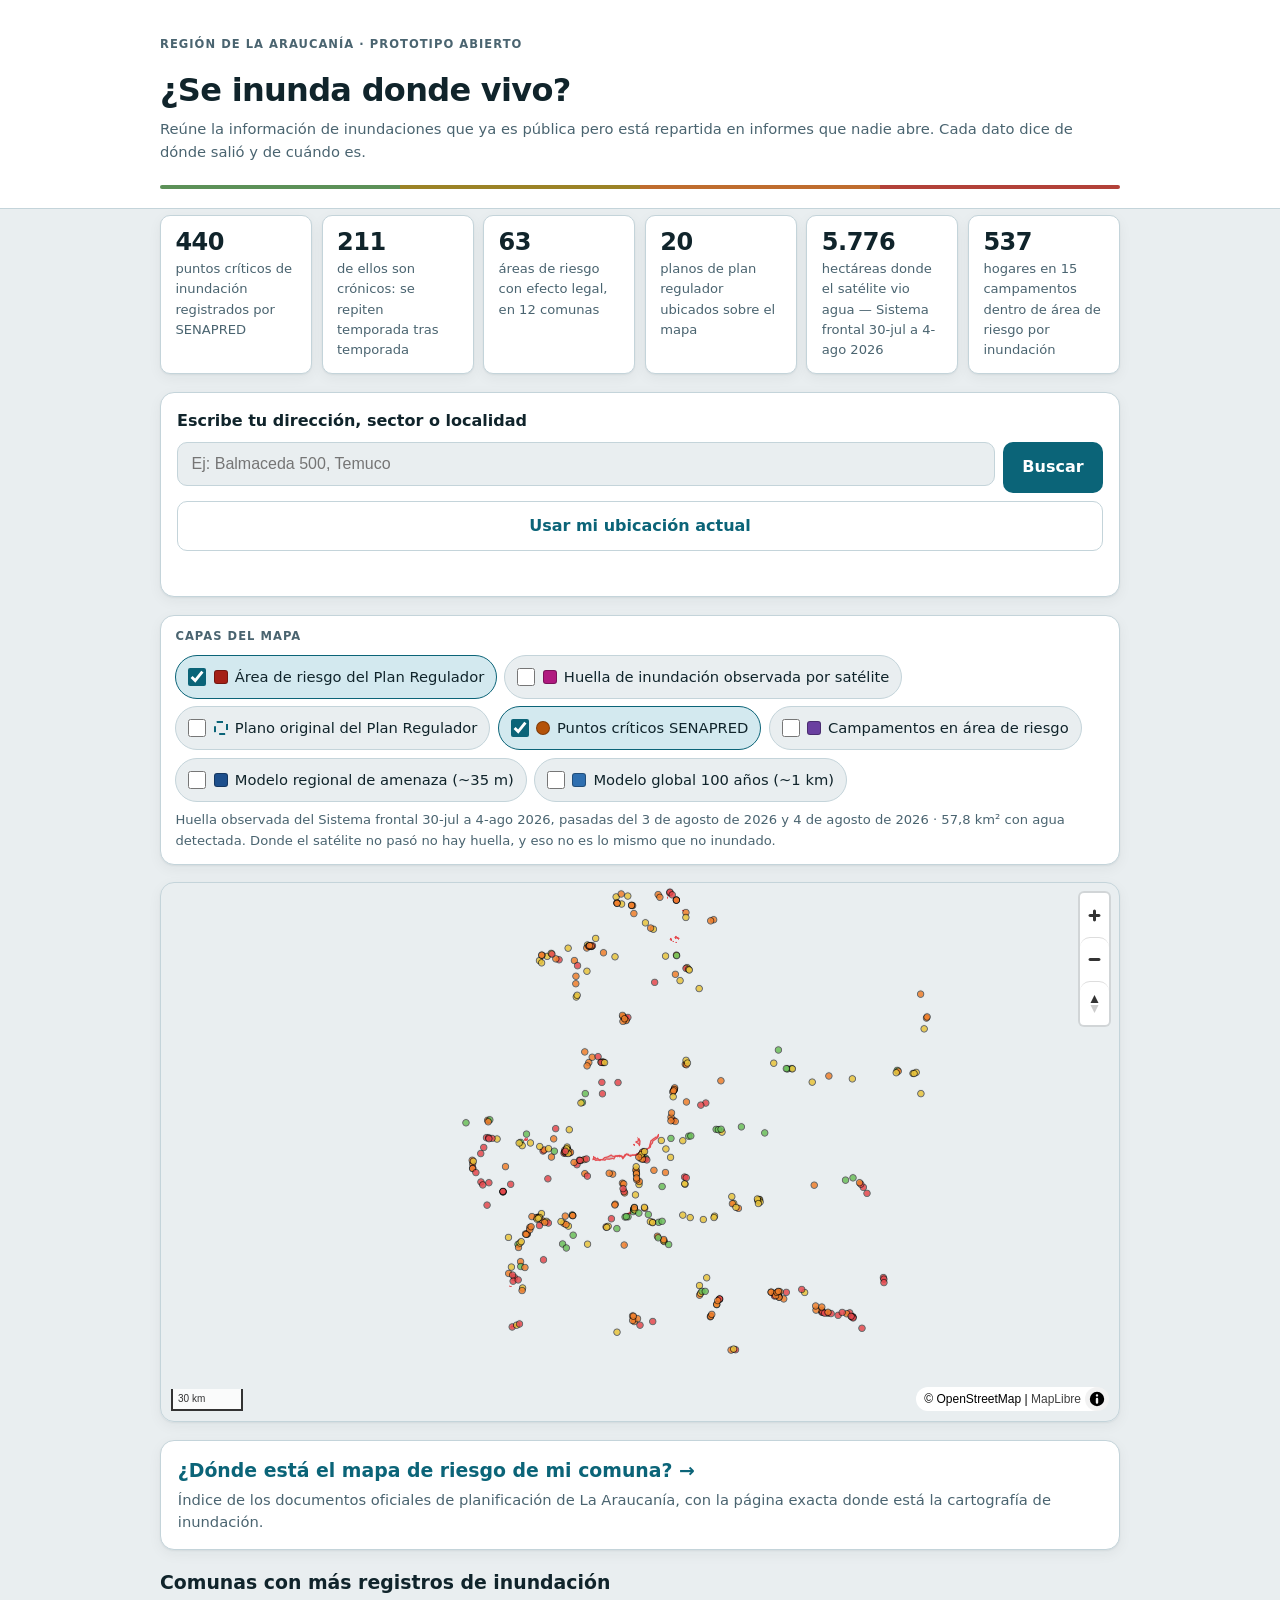
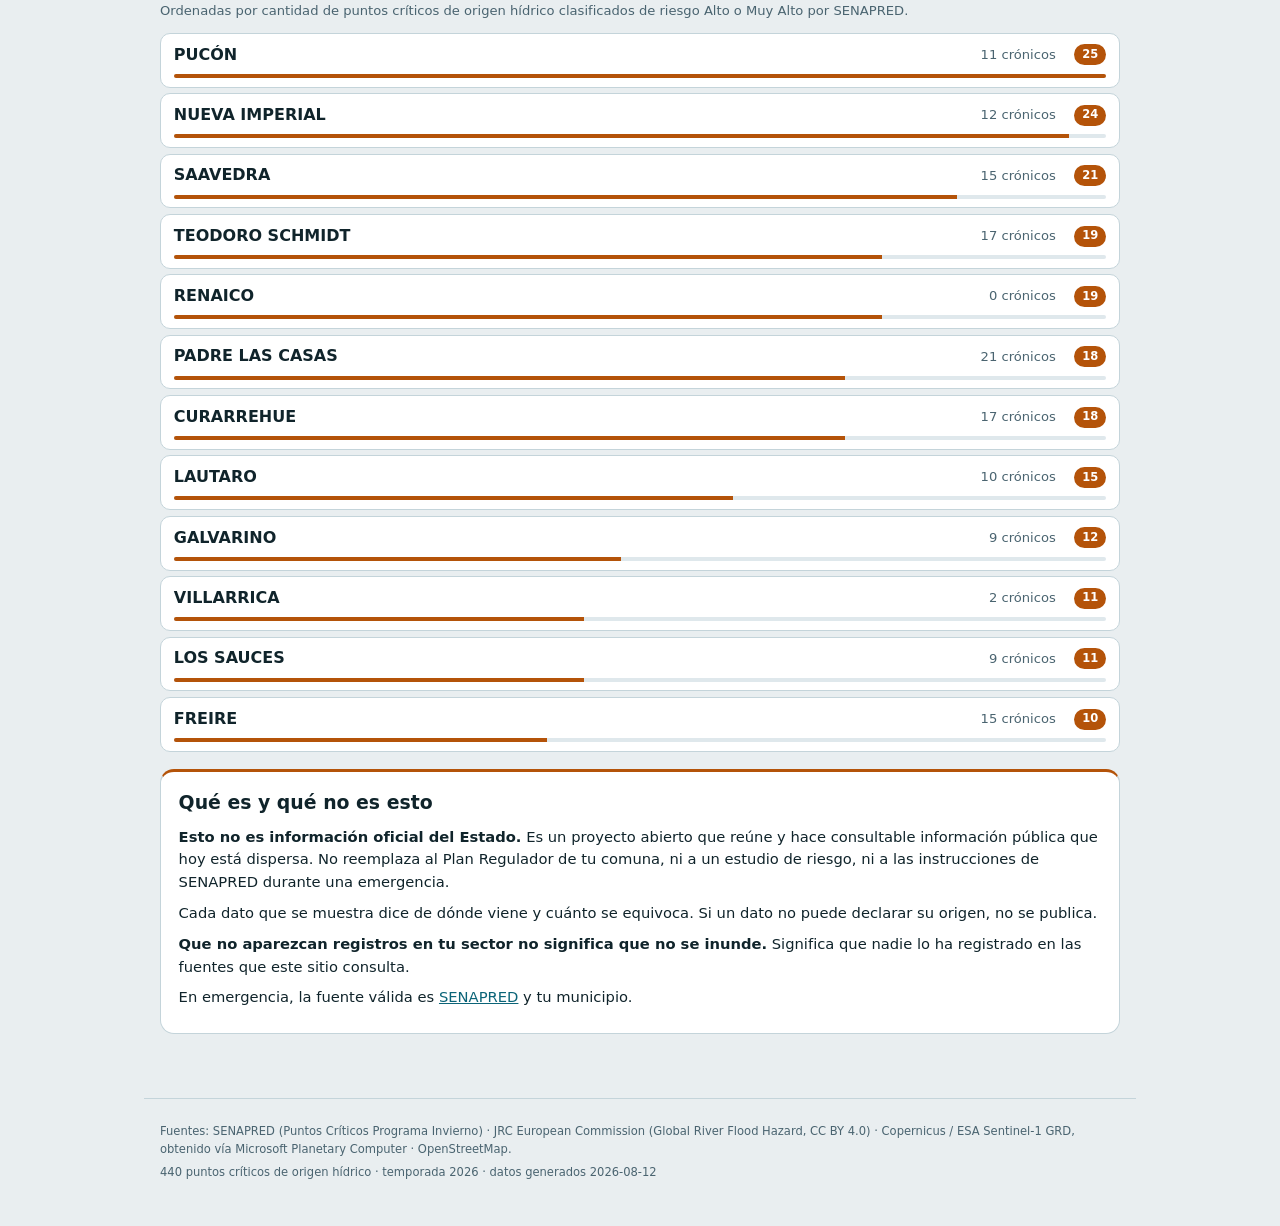
==== commit 0e2c46f0: "Acotar el alcance a la inundación fluvial, y una capa nueva a 35 metros ALCANCE Se publicaban 992 pu" ====
--- a/web/index.html
+++ b/web/index.html
@@ -67,6 +67,8 @@
         <span class="muestra m-puntos"></span> Puntos críticos SENAPRED</label>
       <label class="chip"><input type="checkbox" id="cap-camp">
         <span class="muestra m-camp"></span> Campamentos en área de riesgo</label>
+      <label class="chip"><input type="checkbox" id="cap-gore">
+        <span class="muestra m-gore"></span> Modelo regional de amenaza (~35 m)</label>
       <label class="chip"><input type="checkbox" id="cap-jrc">
         <span class="muestra m-jrc"></span> Modelo global 100 años (~1 km)</label>
     </div>
--- a/web/style.css
+++ b/web/style.css
@@ -367,6 +367,7 @@
 .m-puntos { background: var(--alto); border-radius: 50%; }
 .m-camp   { background: #6a3fa0; }
 .m-jrc    { background: var(--agua); }
+.m-gore { background: #1d4f8c; }
 .m-sar    { background: var(--sar); }
 
 .capas-nota { margin: .55rem 0 0; font-size: var(--paso-2); color: var(--tinta-suave); }
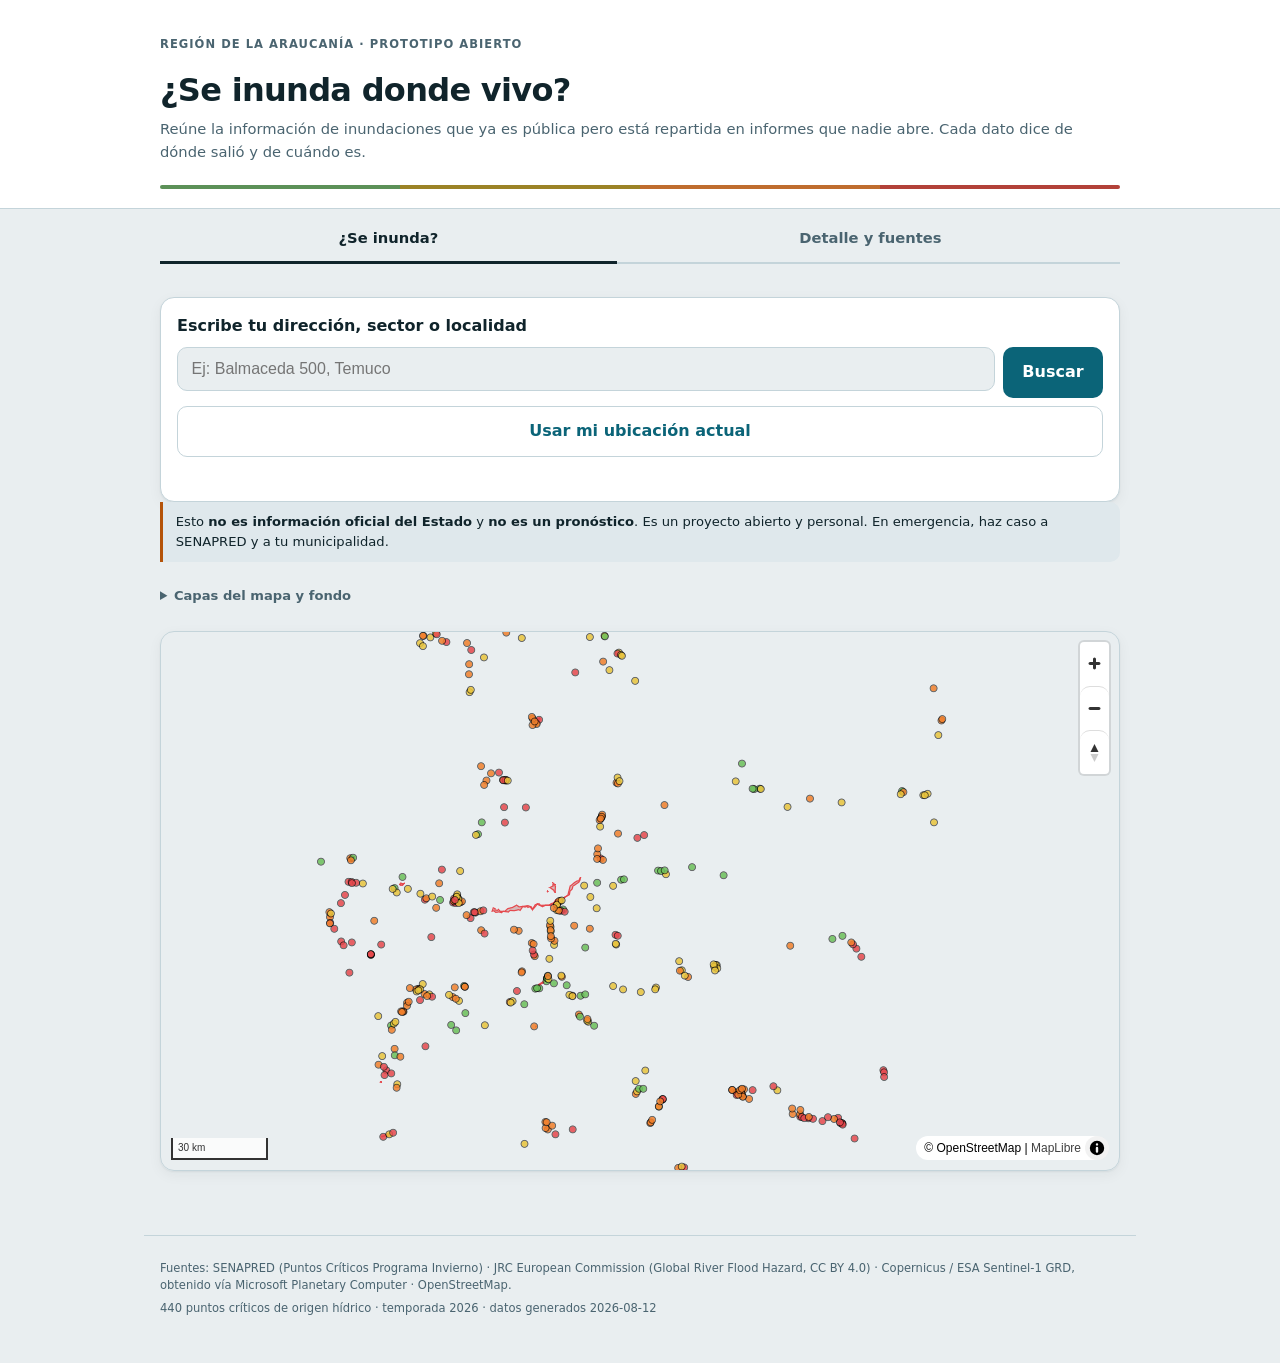
==== commit 5af88e73: "Simplificar el visor: contestar primero, respaldar después Quien llega quiere una respuesta, no un e" ====
--- a/web/index.html
+++ b/web/index.html
@@ -24,9 +24,22 @@
 </header>
 
 <main>
-  <!-- Las cifras se calculan de los datos cargados, no van escritas a mano:
-       si el pipeline cambia, la portada no puede quedar mintiendo. -->
-  <section class="cifras" id="cifras" aria-label="Qué contiene este visor"></section>
+  <!-- Dos pestañas, y la razón es de comunicación, no de espacio.
+       Quien llega quiere una respuesta, no un expediente: la primera pestaña
+       contesta y nada más. Pero la respuesta corta sola sería una autoridad sin
+       respaldo, y este proyecto se sostiene justamente en mostrar de dónde sale
+       cada cosa — por eso la evidencia completa no se elimina, se mueve a la
+       segunda pestaña, entera y a un toque de distancia. -->
+  <div class="pestanas" role="tablist" aria-label="Secciones del visor">
+    <button class="pestana" role="tab" id="tab-respuesta"
+            aria-controls="panel-respuesta" aria-selected="true">¿Se inunda?</button>
+    <button class="pestana" role="tab" id="tab-detalle"
+            aria-controls="panel-detalle" aria-selected="false" tabindex="-1">
+      Detalle y fuentes</button>
+  </div>
+
+<section id="panel-respuesta" role="tabpanel" aria-labelledby="tab-respuesta"
+         tabindex="0">
 
   <section class="buscador" id="buscador">
     <label for="q">Escribe tu dirección, sector o localidad</label>
@@ -47,6 +60,13 @@
     <p class="estado" id="estado" role="status" aria-live="polite"></p>
   </section>
 
+  <!-- El descargo va acá, visible siempre y antes de la primera consulta. Al
+       final de la página llegaba tarde: quien busca su dirección lee el
+       veredicto y se va. -->
+  <p class="descargo-fijo">Esto <strong>no es información oficial del Estado</strong>
+     y <strong>no es un pronóstico</strong>. Es un proyecto abierto y personal.
+     En emergencia, haz caso a SENAPRED y a tu municipalidad.</p>
+
   <section class="respuesta oculto" id="respuesta" tabindex="-1"></section>
 
   <!-- Los controles de capas van ARRIBA del mapa, no flotando encima.
@@ -54,24 +74,77 @@
        escala, que va abajo a la izquierda con z-index 2) y tapaban las últimas
        casillas: eran invisibles y no se dejaban tocar. Además, en un celular una
        leyenda flotante se come media pantalla de mapa. -->
+  <details class="capas-plegable">
+  <summary>Capas del mapa y fondo</summary>
   <section class="capas" aria-label="Capas del mapa">
+    <p class="capas-titulo" id="base-titulo">Mapa base</p>
+    <!-- El satelital no es decoración: sobre la imagen se ve si la mancha cae
+         encima de casas o de un potrero, que es lo que la gente quiere saber. -->
+    <div class="capas-fila" role="radiogroup" aria-labelledby="base-titulo">
+      <label class="chip"><input type="radio" name="base" id="base-calles" checked>
+        Calles</label>
+      <label class="chip"><input type="radio" name="base" id="base-satelite">
+        Satélite, color real</label>
+    </div>
+
     <p class="capas-titulo">Capas del mapa</p>
-    <div class="capas-fila">
-      <label class="chip"><input type="checkbox" id="cap-areas" checked>
-        <span class="muestra m-areas"></span> Área de riesgo del Plan Regulador</label>
-      <label class="chip"><input type="checkbox" id="cap-sar">
-        <span class="muestra m-sar"></span> Huella de inundación observada por satélite</label>
-      <label class="chip"><input type="checkbox" id="cap-planos">
-        <span class="muestra m-planos"></span> Plano original del Plan Regulador</label>
-      <label class="chip"><input type="checkbox" id="cap-puntos" checked>
-        <span class="muestra m-puntos"></span> Puntos críticos SENAPRED</label>
-      <label class="chip"><input type="checkbox" id="cap-camp">
-        <span class="muestra m-camp"></span> Campamentos en área de riesgo</label>
-      <label class="chip"><input type="checkbox" id="cap-gore">
-        <span class="muestra m-gore"></span> Modelo regional de amenaza (~35 m)</label>
-      <label class="chip"><input type="checkbox" id="cap-jrc">
-        <span class="muestra m-jrc"></span> Modelo global 100 años (~1 km)</label>
-    </div>
+    <!-- Las capas van AGRUPADAS por lo que son, no en una lista plana.
+         Una lista de siete casillas obliga a saber de antemano qué es cada cosa;
+         agrupadas, el grupo mismo explica el peso de lo que enciendes. Y cada
+         capa lleva su peso legal escrito, porque es la diferencia que más
+         consecuencias tiene y la que nadie adivina. -->
+    <div class="grupo-capas">
+      <p class="grupo-titulo">⚖️ Lo que dice la norma
+        <span class="grupo-nota">tiene consecuencias legales sobre tu terreno</span></p>
+      <div class="capas-fila">
+        <label class="chip"><input type="checkbox" id="cap-areas" checked>
+          <span class="muestra m-areas"></span> Área de riesgo del Plan Regulador
+          <span class="sello sello-vigente">vigente</span></label>
+        <label class="chip"><input type="checkbox" id="cap-planos">
+          <span class="muestra m-planos"></span> Planos del Plan Regulador
+          <span class="sello sello-anteproyecto">anteproyecto</span></label>
+      </div>
+      <p class="capas-nota">Un <strong>anteproyecto</strong> es la propuesta que está
+         en tramitación: puede cambiar y todavía no obliga a nadie. Sólo el
+         instrumento <strong>vigente</strong> rige hoy sobre el territorio.</p>
+    </div>
+
+    <div class="grupo-capas">
+      <p class="grupo-titulo">🛰️ Lo que se midió
+        <span class="grupo-nota">agua real, con fecha</span></p>
+      <div class="capas-fila">
+        <label class="chip"><input type="checkbox" id="cap-sar">
+          <span class="muestra m-sar"></span> Huella observada por satélite</label>
+      </div>
+    </div>
+
+    <div class="grupo-capas">
+      <p class="grupo-titulo">📐 Lo que modeló un estudio
+        <span class="grupo-nota">escenarios, no pronósticos</span></p>
+      <div class="capas-fila">
+        <label class="chip"><input type="checkbox" id="cap-gore">
+          <span class="muestra m-gore"></span> Modelo regional (~35 m)</label>
+        <label class="chip"><input type="checkbox" id="cap-jrc">
+          <span class="muestra m-jrc"></span> Modelo global 100 años (~1 km)</label>
+      </div>
+    </div>
+
+    <div class="grupo-capas">
+      <p class="grupo-titulo">📍 Lo que reportó el municipio
+        <span class="grupo-nota">dónde ya hubo problemas</span></p>
+      <div class="capas-fila">
+        <label class="chip"><input type="checkbox" id="cap-puntos" checked>
+          <span class="muestra m-puntos"></span> Puntos críticos SENAPRED</label>
+        <label class="chip"><input type="checkbox" id="cap-camp">
+          <span class="muestra m-camp"></span> Campamentos en área de riesgo</label>
+      </div>
+    </div>
+
+    <div class="capas-acciones">
+      <button type="button" class="secundario" id="btn-capas-todas">Encender todo</button>
+      <button type="button" class="secundario" id="btn-capas-ninguna">Apagar todo</button>
+    </div>
+
     <!-- La fecha del evento observado NO va escrita acá: la escribe app.js
          leyéndola del índice del propio dato (`notaSar`), para que no pueda
          quedar desincronizada del archivo que se está mostrando. -->
@@ -80,9 +153,29 @@
        sobre las comunas que tienen uno. Toca un recuadro para verlo sobre el mapa.</p>
   </section>
 
+  </details>
+
   <section class="mapa-envoltorio">
-    <div id="mapa"></div>
-  </section>
+    <div id="mapa" role="region" aria-label="Mapa de exposición a inundaciones"></div>
+  </section>
+
+</section><!-- /panel-respuesta -->
+
+<section id="panel-detalle" role="tabpanel" aria-labelledby="tab-detalle"
+         tabindex="0" hidden>
+
+  <!-- La evidencia completa de la última consulta. La escribe app.js; mientras
+       no haya consulta explica para qué sirve la pestaña. -->
+  <section class="respuesta" id="detalle-ficha" tabindex="-1">
+    <p class="nota">Busca tu dirección en la pestaña <strong>«¿Se inunda?»</strong>
+       y acá va a aparecer todo lo que dice cada fuente sobre ese punto: qué
+       declaró el plan regulador, qué midió el satélite, qué modeló cada estudio
+       y qué registró el municipio — cada uno con su año y su método.</p>
+  </section>
+
+  <!-- Las cifras se calculan de los datos cargados, no van escritas a mano:
+       si el pipeline cambia, la portada no puede quedar mintiendo. -->
+  <section class="cifras" id="cifras" aria-label="Qué contiene este visor"></section>
 
   <a class="enlace-catalogo" href="documentos.html">
     <strong>¿Dónde está el mapa de riesgo de mi comuna? →</strong>
@@ -95,6 +188,37 @@
     <p class="nota">Ordenadas por cantidad de puntos críticos de origen hídrico
        clasificados de riesgo Alto o Muy Alto por SENAPRED.</p>
     <div id="tabla-comunas"></div>
+  </section>
+
+  <section class="advertencia" id="como-leer">
+    <h2>Cómo leer un mapa de inundación</h2>
+    <p><strong>Ninguno de estos mapas predice la próxima inundación.</strong> Ni
+       el mejor hecho de todos. Dicen otra cosa, que es igual de útil: hasta
+       dónde llegó el agua en un evento que alguien midió, o hasta dónde llegaría
+       bajo el escenario que un estudio decidió modelar. Un mapa de amenaza no es
+       un pronóstico: es la conclusión de un estudio, con su fecha y su método.</p>
+
+    <p><strong>Están hechos con métodos distintos y no son comparables entre
+       sí.</strong> Varios vienen de un <em>estudio fundado de riesgo</em>: el que
+       la Ordenanza General exige, firmado por un profesional especialista, para
+       poder declarar un área de riesgo en un plan regulador. Otros son
+       aproximaciones de un modelo global que nunca miró tu comuna. Por eso cada
+       capa lleva pegado de dónde viene, de qué año es y cuánto se equivoca — para
+       que sepas cuál estás mirando antes de decidir nada.</p>
+
+    <p><strong>Mira la mancha, no su borde.</strong> El borde es donde un estudio
+       decidió cortar. Un metro para adentro y un metro para afuera el terreno es
+       el mismo, y esa diferencia suele ser más chica que el error del propio
+       mapa. Que tu casa quede justo afuera no es una buena noticia.</p>
+
+    <p><strong>Un mapa envejece.</strong> El río cambia de curso, se construye
+       aguas arriba, la ciudad crece sobre el paño que antes drenaba. Un estudio
+       de 2013 describe la comuna de 2013, aunque el plan que lo contiene se haya
+       aprobado mucho después.</p>
+
+    <p>Nada de esto los vuelve inútiles. Al revés: es lo mejor que existe, y
+       mientras estuvo repartido en PDF que nadie abre no le servía a nadie. Sólo
+       hay que leerlo por lo que es.</p>
   </section>
 
   <section class="advertencia">
@@ -111,6 +235,7 @@
     <p>En emergencia, la fuente válida es
        <a href="https://senapred.cl" rel="noopener">SENAPRED</a> y tu municipio.</p>
   </section>
+</section><!-- /panel-detalle -->
 </main>
 
 <footer>
--- a/web/style.css
+++ b/web/style.css
@@ -271,6 +271,10 @@
 .v-medio  { border-color: var(--alto);  background: color-mix(in srgb, var(--alto) 12%, var(--panel)); }
 .v-bajo   { border-color: var(--bajo);  background: color-mix(in srgb, var(--bajo) 12%, var(--panel)); }
 .v-sindato{ background: var(--panel-alto); }
+/* Fuera de alcance NO es un nivel de riesgo, así que no toma ningún color de la
+   escala: si usara el gris de «sin dato» se leería como un veredicto flojo, y
+   es otra cosa — es el sitio diciendo que no sabe. */
+.v-fuera { background: var(--panel-alto); border-style: dashed; font-weight: 600; }
 
 .direccion { color: var(--tinta-suave); font-size: var(--paso-3); margin: 0 0 .9rem; word-break: break-word; }
 
@@ -506,3 +510,94 @@
 @media (prefers-reduced-motion: reduce) {
   * { animation-duration: .01ms !important; transition-duration: .01ms !important; }
 }
+
+/* Cierre de la ficha: separa el descargo de la evidencia sin gritar. */
+.cierre-ficha {
+  margin-top: 1rem;
+  padding-top: .8rem;
+  border-top: 1px solid var(--linea, rgba(0,0,0,.12));
+}
+
+/* Sobre la imagen satelital el fondo es oscuro y variado: la escala y la
+   atribución de MapLibre quedan ilegibles con su color por defecto. */
+body.base-satelite .maplibregl-ctrl-scale {
+  background: rgba(0, 0, 0, .55); color: #fff; border-color: #fff;
+}
+body.base-satelite .maplibregl-ctrl-attrib {
+  background: rgba(0, 0, 0, .55);
+}
+body.base-satelite .maplibregl-ctrl-attrib a { color: #eaf4ff; }
+
+/* --------------------------------------------------------------- pestañas */
+.pestanas {
+  display: flex; gap: .25rem; margin: 0 0 1rem;
+  border-bottom: 2px solid var(--linea);
+}
+.pestanas .pestana {
+  flex: 1 1 auto; padding: .7rem 1rem; border: 0; background: none;
+  font: inherit; font-weight: 600; font-size: var(--paso-3);
+  color: var(--tinta-suave); cursor: pointer;
+  border-bottom: 3px solid transparent; margin-bottom: -2px;
+  border-radius: var(--radio) var(--radio) 0 0;
+}
+.pestanas .pestana:hover { background: var(--panel-alto); color: var(--tinta); }
+.pestanas .pestana[aria-selected="true"] {
+  color: var(--tinta); border-bottom-color: var(--acento);
+}
+.pestanas .pestana:focus-visible { outline: 3px solid var(--acento); outline-offset: -3px; }
+[role="tabpanel"]:focus { outline: none; }
+
+/* El descargo permanente: se lee ANTES de la primera consulta, no después. */
+.descargo-fijo {
+  font-size: var(--paso-2); color: var(--tinta);
+  background: var(--panel-alto); border-left: 3px solid var(--alto);
+  padding: .6rem .8rem; border-radius: 0 var(--radio) var(--radio) 0;
+  margin: 0 0 1rem;
+}
+
+/* La razón del veredicto: es lo que de verdad se lee, así que va grande. */
+.por-que { font-size: var(--paso-4); line-height: 1.45; margin: .6rem 0 0; }
+
+/* «Sin registros» leído al revés es el peor error posible de este visor. */
+.aviso-fuerte {
+  font-size: var(--paso-3); line-height: 1.45; margin: .9rem 0 0;
+  background: color-mix(in srgb, var(--alto) 10%, var(--panel));
+  border: 1px solid color-mix(in srgb, var(--alto) 35%, transparent);
+  border-radius: var(--radio); padding: .7rem .85rem;
+}
+
+.veredicto h2 { font: inherit; margin: 0; }
+
+.capas-plegable { margin: 0 0 1rem; }
+.capas-plegable > summary {
+  cursor: pointer; font-size: var(--paso-2); font-weight: 600;
+  color: var(--tinta-suave); padding: .5rem 0;
+}
+.capas-plegable > summary:hover { color: var(--tinta); }
+
+/* ----------------------------------------------- capas agrupadas y sellos */
+.grupo-capas { margin: 0 0 .9rem; }
+.grupo-titulo {
+  margin: 0 0 .35rem; font-size: var(--paso-2); font-weight: 700;
+  display: flex; flex-wrap: wrap; align-items: baseline; gap: .5rem;
+}
+.grupo-nota { font-weight: 400; color: var(--tinta-suave); }
+
+/* El sello de peso legal. Va con texto además de color: el color solo no
+   comunica nada a quien no distingue tonos, y esta es justo la distinción que
+   no se puede perder. */
+.sello {
+  font-size: .72em; font-weight: 700; text-transform: uppercase;
+  letter-spacing: .03em; padding: .1rem .4rem; border-radius: 999px;
+  margin-left: .35rem; white-space: nowrap;
+}
+.sello-vigente {
+  background: color-mix(in srgb, var(--bajo) 22%, var(--panel));
+  border: 1px solid color-mix(in srgb, var(--bajo) 55%, transparent);
+}
+.sello-anteproyecto {
+  background: color-mix(in srgb, var(--alto) 18%, var(--panel));
+  border: 1px dashed color-mix(in srgb, var(--alto) 60%, transparent);
+}
+.capas-acciones { display: flex; gap: .5rem; flex-wrap: wrap; margin-top: .3rem; }
+.capas-acciones button { font-size: var(--paso-2); padding: .35rem .8rem; }
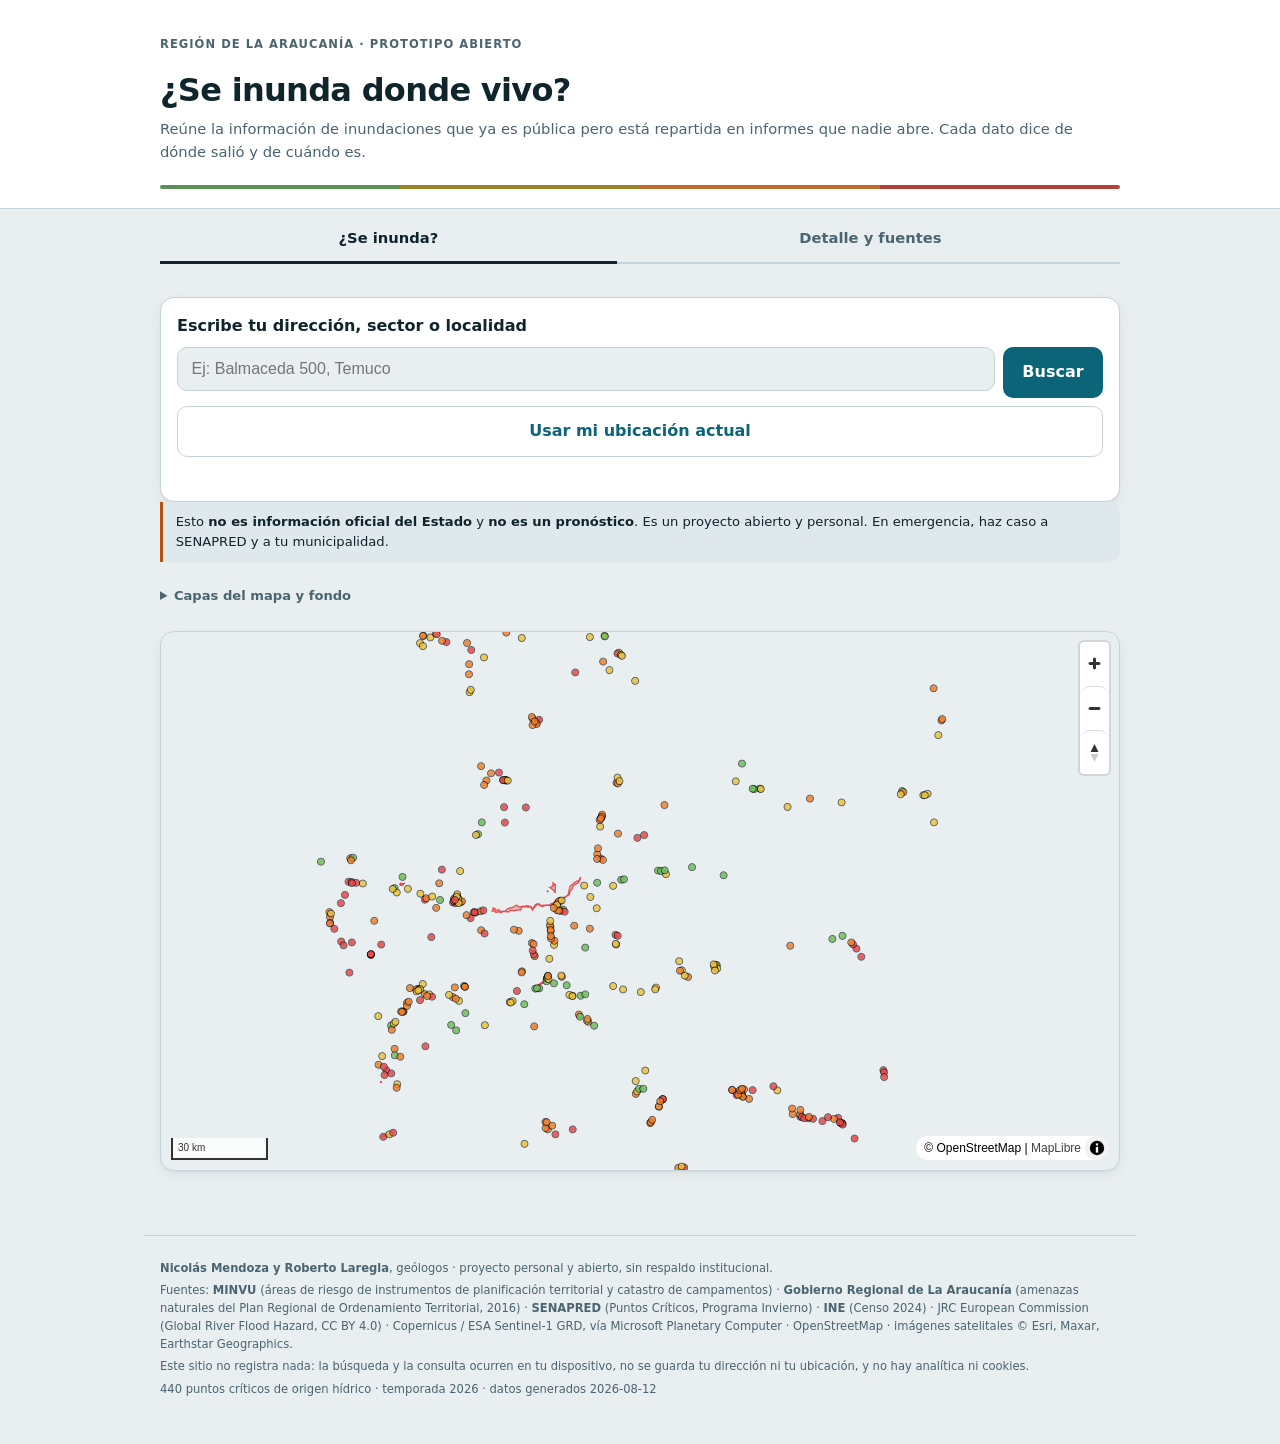
==== commit 28a624fb: "Decir quiénes lo hacen, para qué, y de dónde sale cada dato AUTORÍA EXPLÍCITA. Nicolás Mendoza y Rob" ====
--- a/web/index.html
+++ b/web/index.html
@@ -234,14 +234,50 @@
        este sitio consulta.</p>
     <p>En emergencia, la fuente válida es
        <a href="https://senapred.cl" rel="noopener">SENAPRED</a> y tu municipio.</p>
+
+    <h3>Quiénes lo hacemos</h3>
+    <p><strong>Nicolás Mendoza y Roberto Laregla</strong>, geólogos. Lo hacemos a
+       título personal, fuera del horario de trabajo y con medios propios.
+       <strong>Ninguna institución respalda este sitio</strong>, y no
+       representamos a ninguno de los organismos cuyos datos aquí se reúnen.</p>
+
+    <h3>Qué esperamos que pase con esto</h3>
+    <!-- Va en el sitio a propósito, no sólo en la documentación. Desarma de
+         entrada la lectura de «un particular compitiendo con el Estado», que es
+         el principal riesgo del proyecto, y convierte cada visita en un
+         argumento a favor de la política pública en vez de en un reemplazo de
+         ella. Ver docs/DIFUSION.md §0b. -->
+    <p>Que deje de hacer falta. Chile no tiene un mapa nacional de inundaciones,
+       y armar esto con datos públicos nos tomó a dos personas sin presupuesto:
+       la prueba de que se puede hacer, y de que debería hacerlo bien quien
+       corresponde — la <strong>DGA</strong> para la amenaza, el
+       <strong>MINVU</strong> para el instrumento, <strong>SENAPRED</strong> para
+       la alerta.</p>
+    <p><strong>El día que exista un visor oficial de inundaciones y este sitio se
+       pueda apagar, habremos ganado.</strong></p>
   </section>
 </section><!-- /panel-detalle -->
 </main>
 
 <footer>
-  <p>Fuentes: SENAPRED (Puntos Críticos Programa Invierno) · JRC European
-     Commission (Global River Flood Hazard, CC BY 4.0) · Copernicus / ESA
-     Sentinel-1 GRD, obtenido vía Microsoft Planetary Computer · OpenStreetMap.</p>
+  <p><strong>Nicolás Mendoza y Roberto Laregla</strong>, geólogos · proyecto
+     personal y abierto, sin respaldo institucional.</p>
+  <!-- Toda fuente cuyo dato se publique tiene que estar acá. Faltaban MINVU
+       —que aporta la única capa con efecto legal— y el Gobierno Regional, que
+       aporta la capa más grande del visor. Omitirlas contradecía la regla del
+       propio sitio: si un dato no puede declarar su origen, no se publica. -->
+  <p>Fuentes: <strong>MINVU</strong> (áreas de riesgo de instrumentos de
+     planificación territorial y catastro de campamentos) ·
+     <strong>Gobierno Regional de La Araucanía</strong> (amenazas naturales del
+     Plan Regional de Ordenamiento Territorial, 2016) ·
+     <strong>SENAPRED</strong> (Puntos Críticos, Programa Invierno) ·
+     <strong>INE</strong> (Censo 2024) ·
+     JRC European Commission (Global River Flood Hazard, CC BY 4.0) ·
+     Copernicus / ESA Sentinel-1 GRD, vía Microsoft Planetary Computer ·
+     OpenStreetMap · imágenes satelitales © Esri, Maxar, Earthstar Geographics.</p>
+  <p>Este sitio no registra nada: la búsqueda y la consulta ocurren en tu
+     dispositivo, no se guarda tu dirección ni tu ubicación, y no hay analítica
+     ni cookies.</p>
   <p id="sello-datos"></p>
 </footer>
 
--- a/web/style.css
+++ b/web/style.css
@@ -601,3 +601,13 @@
 }
 .capas-acciones { display: flex; gap: .5rem; flex-wrap: wrap; margin-top: .3rem; }
 .capas-acciones button { font-size: var(--paso-2); padding: .35rem .8rem; }
+
+/* ------------------------------------------- inventario: qué falta y dónde */
+/* Va con otro tratamiento que las capas de evidencia a propósito: no habla del
+   territorio, habla de lo que sabemos de él. Que no se confunda «acá no hay
+   mapa» con «acá no se inunda». */
+.bloque-comuna { border-left: 3px solid var(--acento); }
+.cifras-comuna { list-style: none; padding: 0; margin: .5rem 0; }
+.cifras-comuna li { margin: .2rem 0; }
+.bloque-comuna ul.falta li { color: var(--tinta); }
+.bloque-comuna ul.falta { margin: .3rem 0 .8rem 1.1rem; }
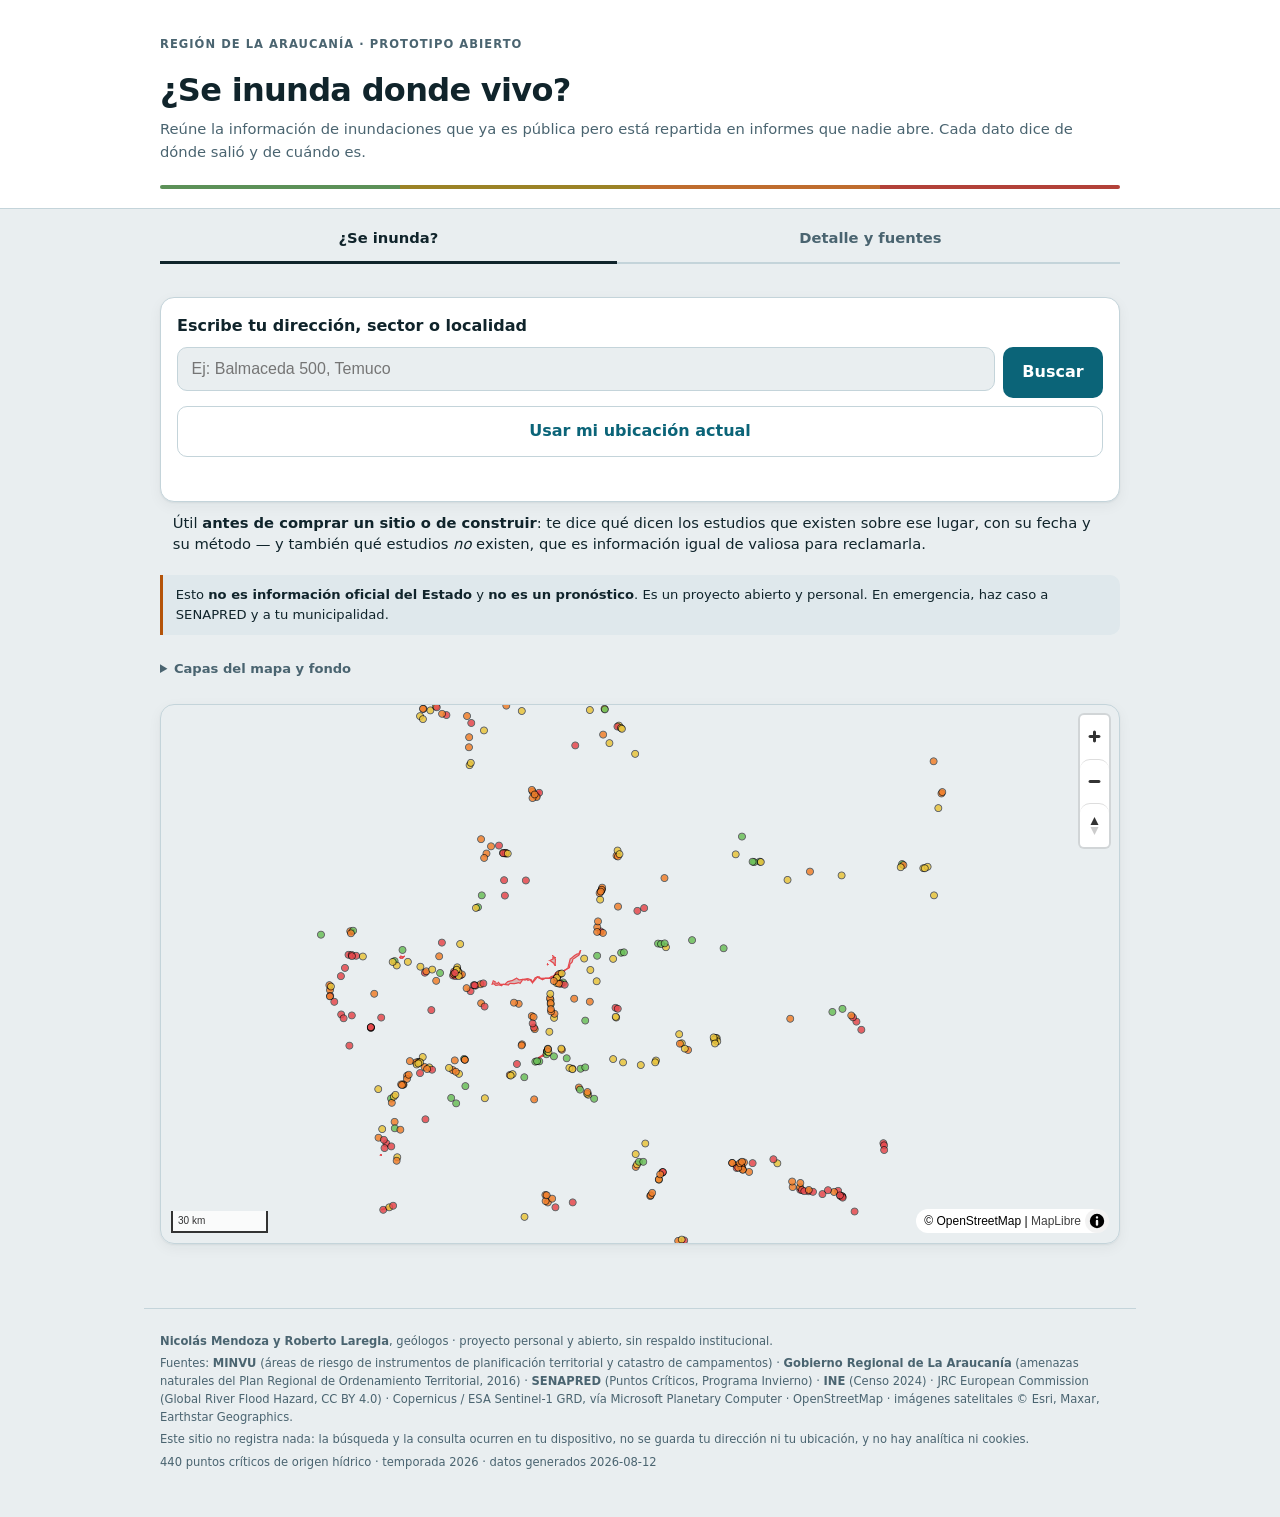
==== commit 76b037a0: "El uso principal no es la emergencia: es la decisión previa Durante una inundación la gente ya no pu" ====
--- a/web/index.html
+++ b/web/index.html
@@ -63,6 +63,14 @@
   <!-- El descargo va acá, visible siempre y antes de la primera consulta. Al
        final de la página llegaba tarde: quien busca su dirección lee el
        veredicto y se va. -->
+  <!-- El uso principal de esto no es la emergencia sino la decisión previa:
+       antes de comprar un sitio, antes de construir, antes de firmar. Durante
+       una inundación la gente ya no puede actuar sobre esa información. -->
+  <p class="para-que">Útil <strong>antes de comprar un sitio o de
+     construir</strong>: te dice qué dicen los estudios que existen sobre ese
+     lugar, con su fecha y su método — y también qué estudios <em>no</em>
+     existen, que es información igual de valiosa para reclamarla.</p>
+
   <p class="descargo-fijo">Esto <strong>no es información oficial del Estado</strong>
      y <strong>no es un pronóstico</strong>. Es un proyecto abierto y personal.
      En emergencia, haz caso a SENAPRED y a tu municipalidad.</p>
@@ -172,6 +180,14 @@
        declaró el plan regulador, qué midió el satélite, qué modeló cada estudio
        y qué registró el municipio — cada uno con su año y su método.</p>
   </section>
+
+  <div class="acciones" id="acciones-detalle">
+    <button type="button" class="secundario" id="btn-imprimir">
+      Imprimir o guardar como PDF</button>
+  </div>
+  <p class="incert">El PDF sirve para llevarlo a la Dirección de Obras de tu
+     municipalidad, adjuntarlo a un reclamo o mostrárselo a quien te vende el
+     terreno: lleva las fuentes, las fechas y los márgenes de error.</p>
 
   <!-- Las cifras se calculan de los datos cargados, no van escritas a mano:
        si el pipeline cambia, la portada no puede quedar mintiendo. -->
--- a/web/style.css
+++ b/web/style.css
@@ -611,3 +611,42 @@
 .cifras-comuna li { margin: .2rem 0; }
 .bloque-comuna ul.falta li { color: var(--tinta); }
 .bloque-comuna ul.falta { margin: .3rem 0 .8rem 1.1rem; }
+
+/* ------------------------------------------------------------- impresión */
+/*
+ * Existe porque el uso principal de esto NO es la emergencia: es la decisión
+ * previa. Alguien que está por comprar un sitio o pedir un permiso necesita
+ * llevarse la evidencia a la Dirección de Obras, adjuntarla a un reclamo o
+ * mostrársela al vendedor. Una captura de pantalla no sirve para eso: se
+ * imprime cortada, sin las fuentes y sin las fechas, que es justo lo que le da
+ * peso al papel.
+ *
+ * Al imprimir se muestra la EVIDENCIA COMPLETA aunque estés en la pestaña
+ * corta, porque el papel viaja solo y sin nadie que lo explique.
+ */
+@media print {
+  .pestanas, .buscador, .capas-plegable, .mapa-envoltorio, .enlace-catalogo,
+  .acciones, .comunas, #sugerencias, .capas-acciones { display: none !important; }
+
+  /* Las dos pestañas se imprimen: en pantalla una está oculta, en papel no
+     puede faltar la evidencia. */
+  [role="tabpanel"][hidden] { display: block !important; }
+
+  body { background: #fff !important; color: #000 !important; font-size: 11pt; }
+  .evidencia, .veredicto, .respuesta, .advertencia {
+    background: #fff !important; border-color: #666 !important;
+    break-inside: avoid; page-break-inside: avoid;
+  }
+  a[href^="http"]::after { content: " (" attr(href) ")"; font-size: 9pt; }
+  .incert { color: #333 !important; }
+  .descargo-fijo { border-left: 3px solid #000 !important; }
+}
+
+/* Para qué sirve, antes de que alguien lo use. El caso principal no es la
+   emergencia sino la decisión previa, y decirlo cambia quién lo consulta. */
+.para-que {
+  font-size: var(--paso-3); line-height: 1.45; margin: 0 0 .7rem;
+  padding: .6rem .8rem; border-radius: var(--radio);
+  background: color-mix(in srgb, var(--acento) 10%, var(--panel));
+  border: 1px solid color-mix(in srgb, var(--acento) 30%, transparent);
+}
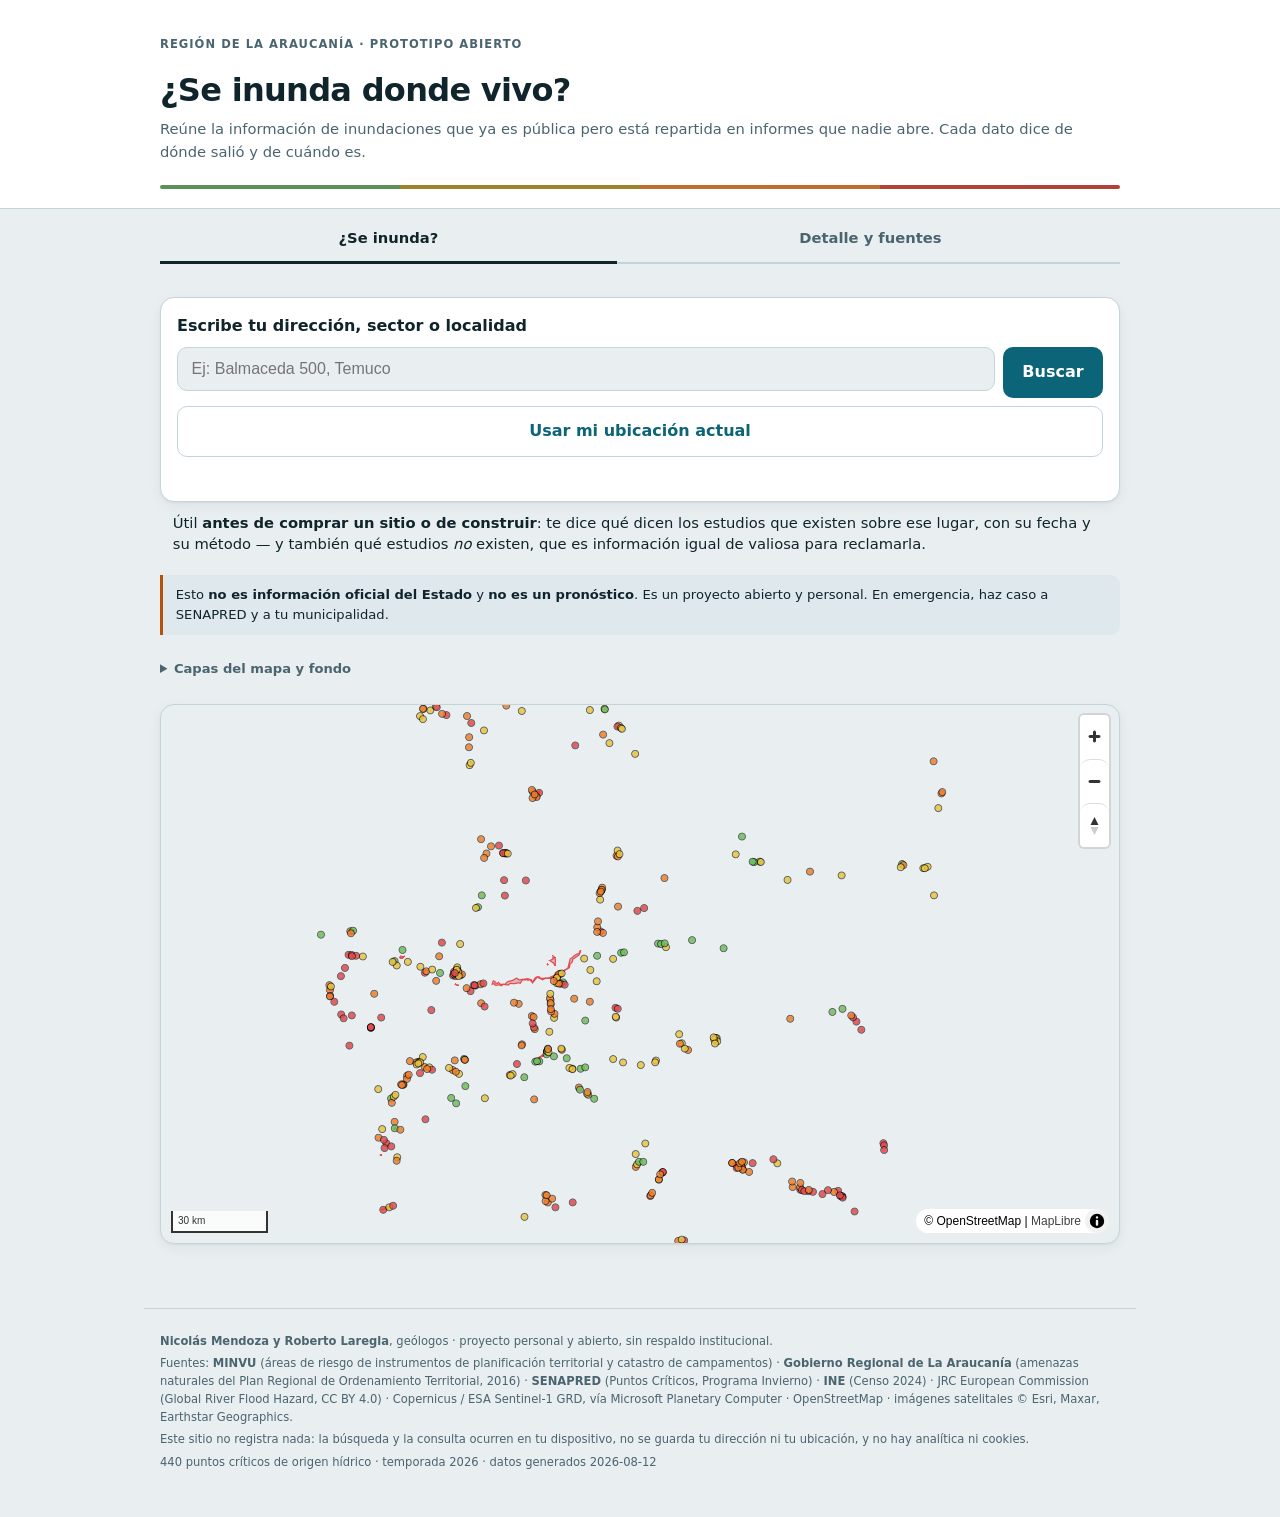
==== commit eecfcda1: "El visor dice qué tiene, de cuántas comunas y con qué peso legal Pedido de Nicolás: una sección que " ====
--- a/web/index.html
+++ b/web/index.html
@@ -108,13 +108,20 @@
         <label class="chip"><input type="checkbox" id="cap-areas" checked>
           <span class="muestra m-areas"></span> Área de riesgo del Plan Regulador
           <span class="sello sello-vigente">vigente</span></label>
+        <label class="chip"><input type="checkbox" id="cap-derivadas">
+          <span class="muestra m-derivadas"></span> Láminas que vectorizamos
+          <span class="sello sello-derivado">derivado</span></label>
         <label class="chip"><input type="checkbox" id="cap-planos">
           <span class="muestra m-planos"></span> Planos del Plan Regulador
           <span class="sello sello-anteproyecto">anteproyecto</span></label>
       </div>
       <p class="capas-nota">Un <strong>anteproyecto</strong> es la propuesta que está
          en tramitación: puede cambiar y todavía no obliga a nadie. Sólo el
-         instrumento <strong>vigente</strong> rige hoy sobre el territorio.</p>
+         instrumento <strong>vigente</strong> rige hoy sobre el territorio.
+         <strong>Derivado</strong> significa que el organismo publicó esa
+         cartografía sólo como figura impresa y la geometría la construimos
+         nosotros: el contenido es suyo, la ubicación es nuestra, y por eso va
+         achurada y no rellena.</p>
     </div>
 
     <div class="grupo-capas">
@@ -192,6 +199,13 @@
   <!-- Las cifras se calculan de los datos cargados, no van escritas a mano:
        si el pipeline cambia, la portada no puede quedar mintiendo. -->
   <section class="cifras" id="cifras" aria-label="Qué contiene este visor"></section>
+
+  <!-- Inventario: qué tenemos, de cuántas comunas y con qué peso legal. Sale de
+       data/inventario.json (script 22), que cuenta cada capa por separado. -->
+  <section class="inventario oculto" id="inventario" aria-labelledby="inventario-titulo">
+    <h2 id="inventario-titulo">Qué tenemos, y con qué peso</h2>
+    <div id="inventario-cuerpo"></div>
+  </section>
 
   <a class="enlace-catalogo" href="documentos.html">
     <strong>¿Dónde está el mapa de riesgo de mi comuna? →</strong>
--- a/web/style.css
+++ b/web/style.css
@@ -166,6 +166,21 @@
 }
 .cifra-txt { display: block; margin-top: .2rem; font-size: var(--paso-2); color: var(--tinta-suave); }
 
+/* ---------------------------------------------------------- inventario - */
+
+.inventario {
+  background: var(--panel);
+  border: 1px solid var(--linea);
+  border-radius: var(--radio);
+  padding: .9rem 1rem;
+  box-shadow: var(--sombra);
+}
+.inventario h2 { font-size: var(--paso-5); margin: 0 0 .25rem; }
+.inventario-resumen { font-weight: 600; margin: .3rem 0 .4rem; }
+.inventario-lista { margin: .4rem 0 0; padding-left: 1.1rem; }
+.inventario-lista > li { margin: .45rem 0; line-height: 1.45; }
+.inventario-lista ul { margin: .2rem 0; padding-left: 1.1rem; color: var(--tinta-suave); }
+
 /* ---------------------------------------------------------- buscador ---- */
 
 .buscador {
@@ -275,6 +290,9 @@
    escala: si usara el gris de «sin dato» se leería como un veredicto flojo, y
    es otra cosa — es el sitio diciendo que no sabe. */
 .v-fuera { background: var(--panel-alto); border-style: dashed; font-weight: 600; }
+/* Elegir una comuna tampoco es un veredicto: es un conteo de registros. Lleva
+   el mismo trazo que «fuera de alcance» para no leerse como un nivel. */
+.v-comuna { background: var(--panel-alto); border-style: dashed; }
 
 .direccion { color: var(--tinta-suave); font-size: var(--paso-3); margin: 0 0 .9rem; word-break: break-word; }
 
@@ -650,3 +668,12 @@
   background: color-mix(in srgb, var(--acento) 10%, var(--panel));
   border: 1px solid color-mix(in srgb, var(--acento) 30%, transparent);
 }
+
+.m-derivadas { background: repeating-linear-gradient(45deg,
+  #c98a1e 0 3px, transparent 3px 6px), color-mix(in srgb, #c98a1e 25%, transparent); }
+.sello-derivado {
+  background: color-mix(in srgb, #c98a1e 18%, var(--panel));
+  border: 1px dotted color-mix(in srgb, #c98a1e 70%, transparent);
+}
+.expuesta { padding-left: 1.1rem; margin: .4rem 0; }
+.expuesta li { margin: .45rem 0; line-height: 1.4; }
